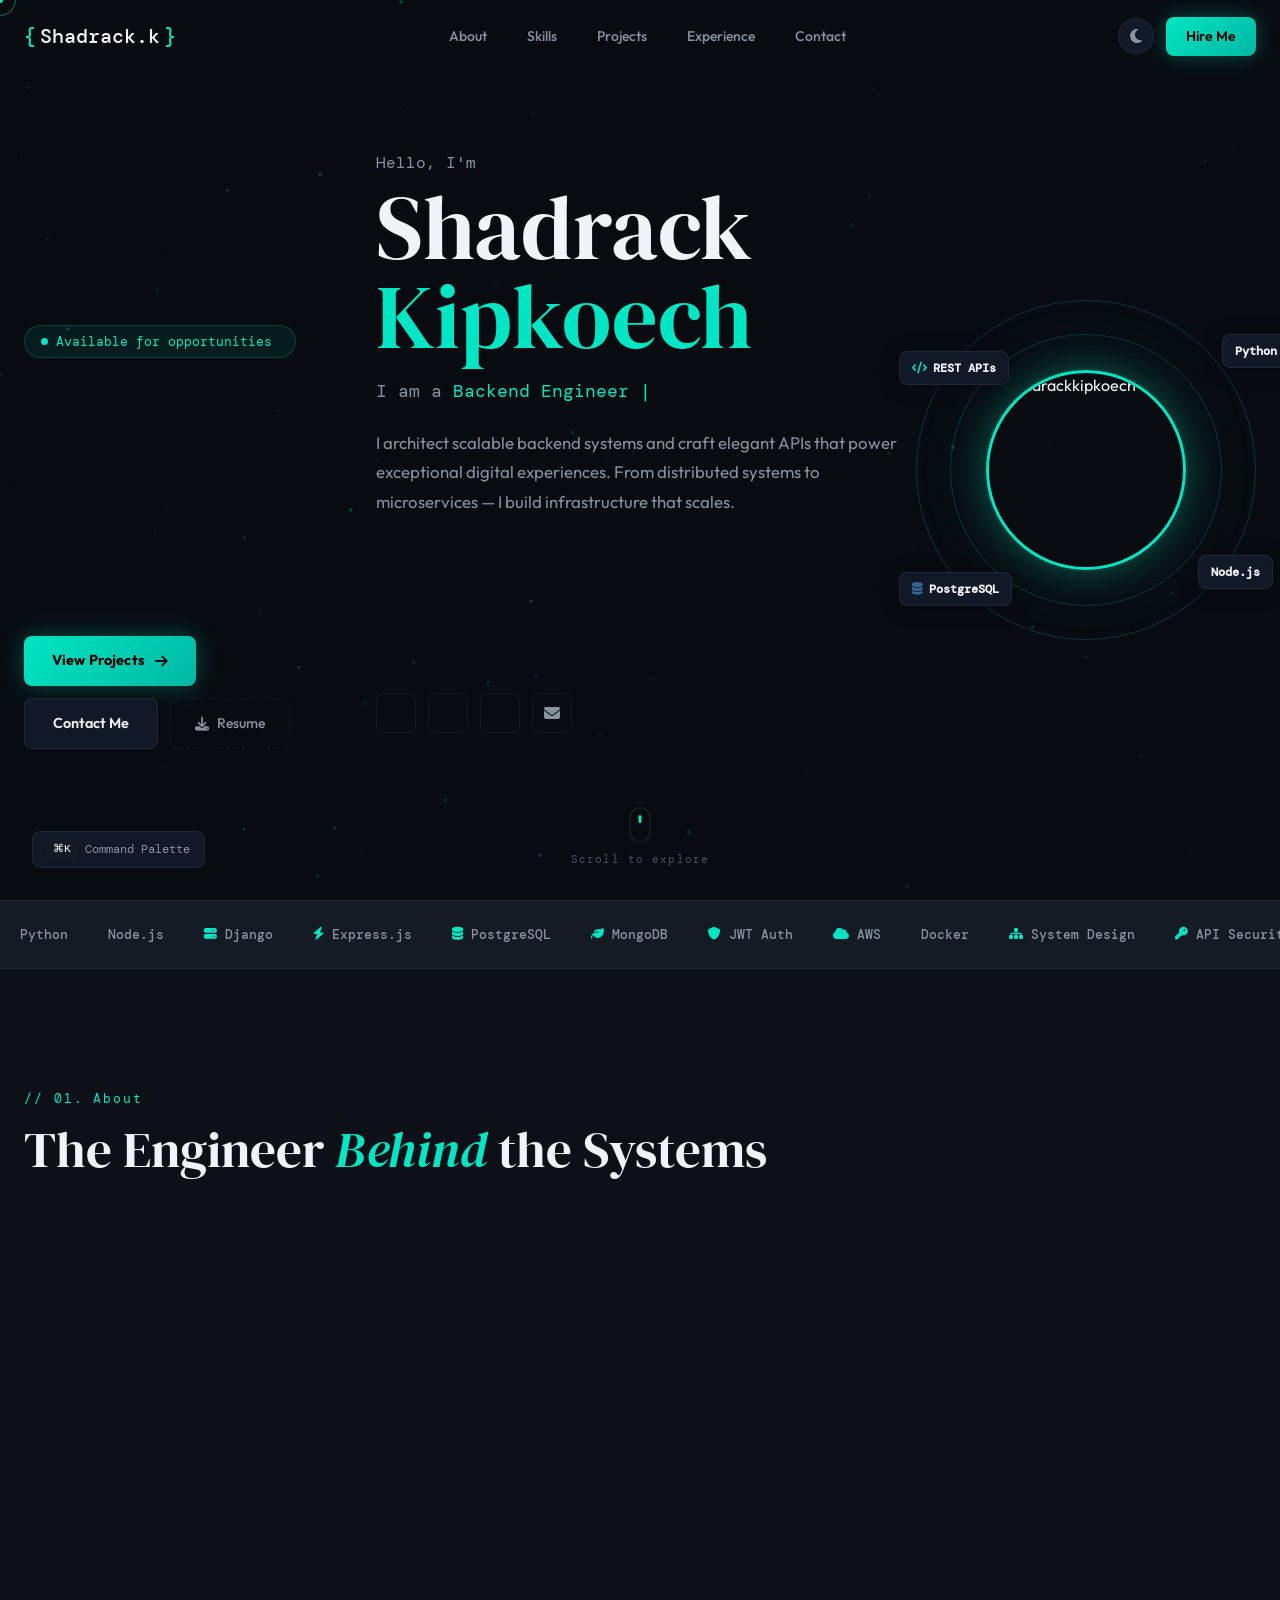
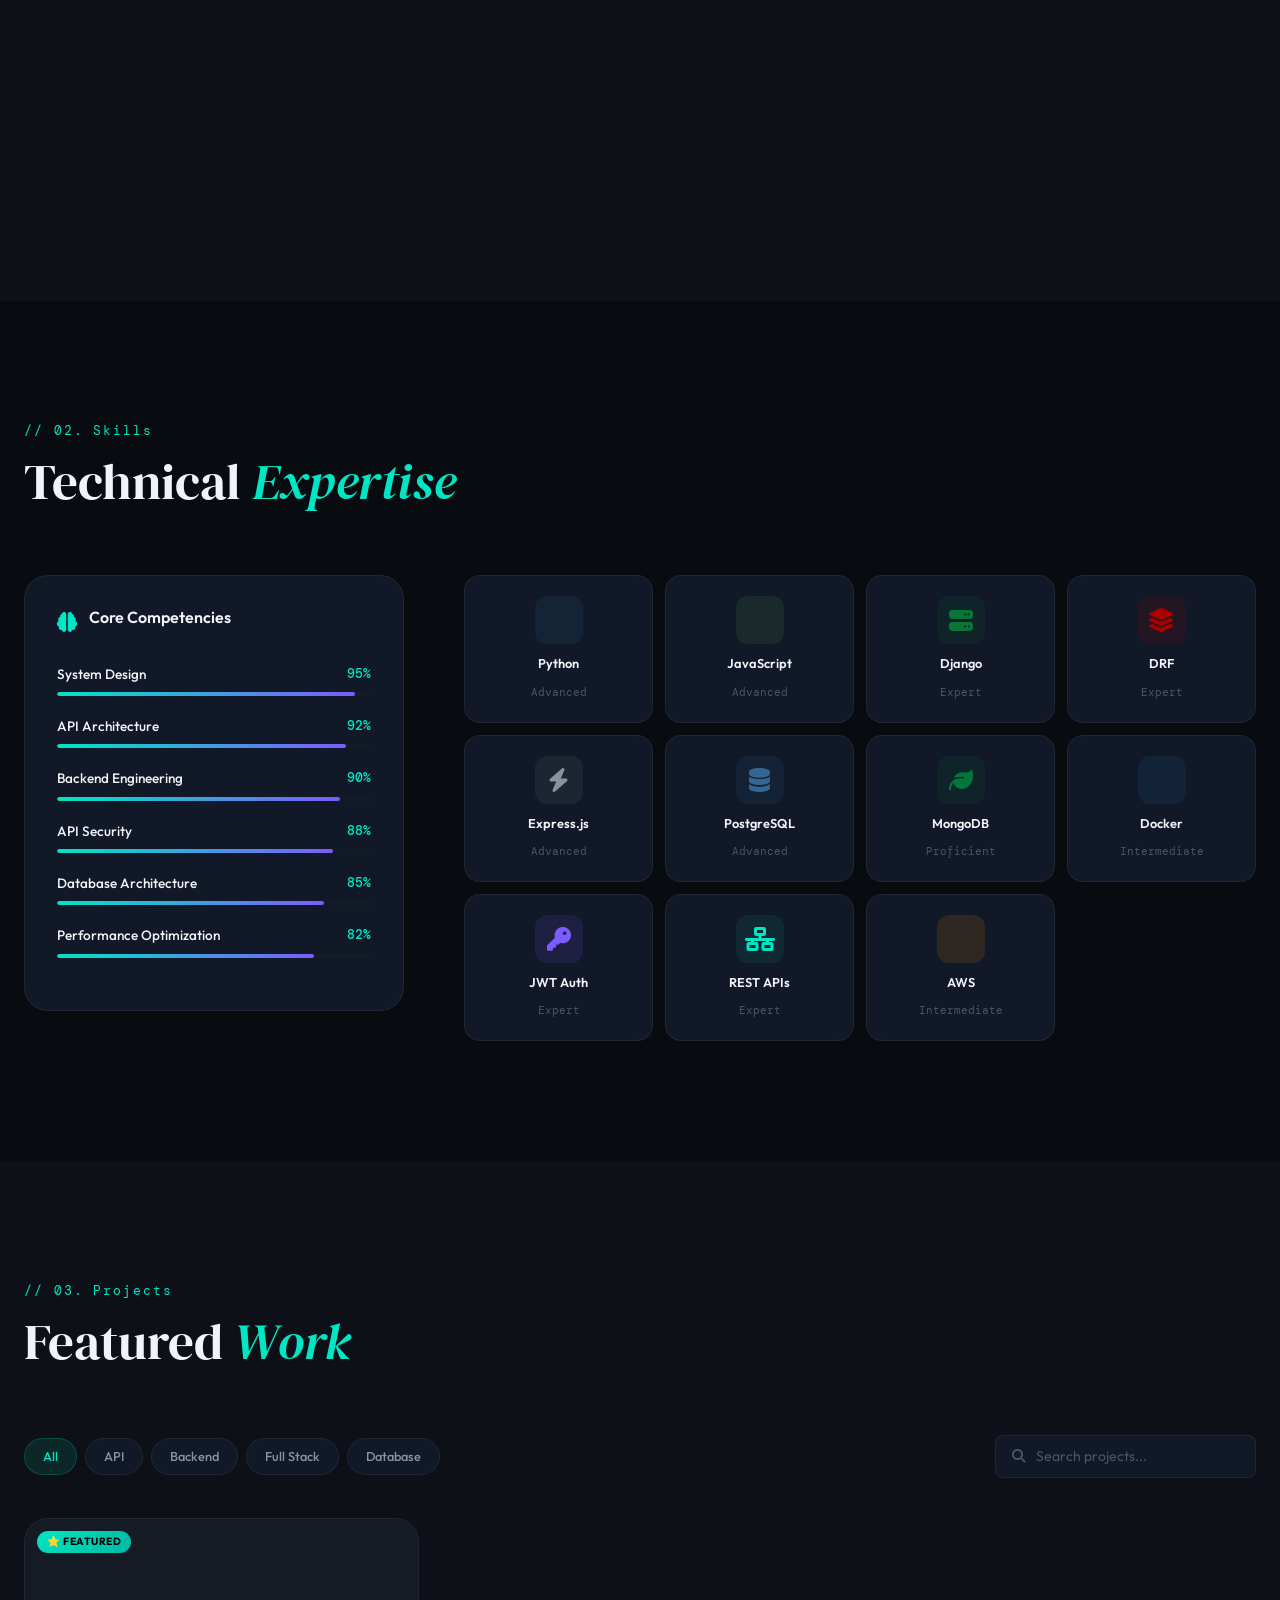
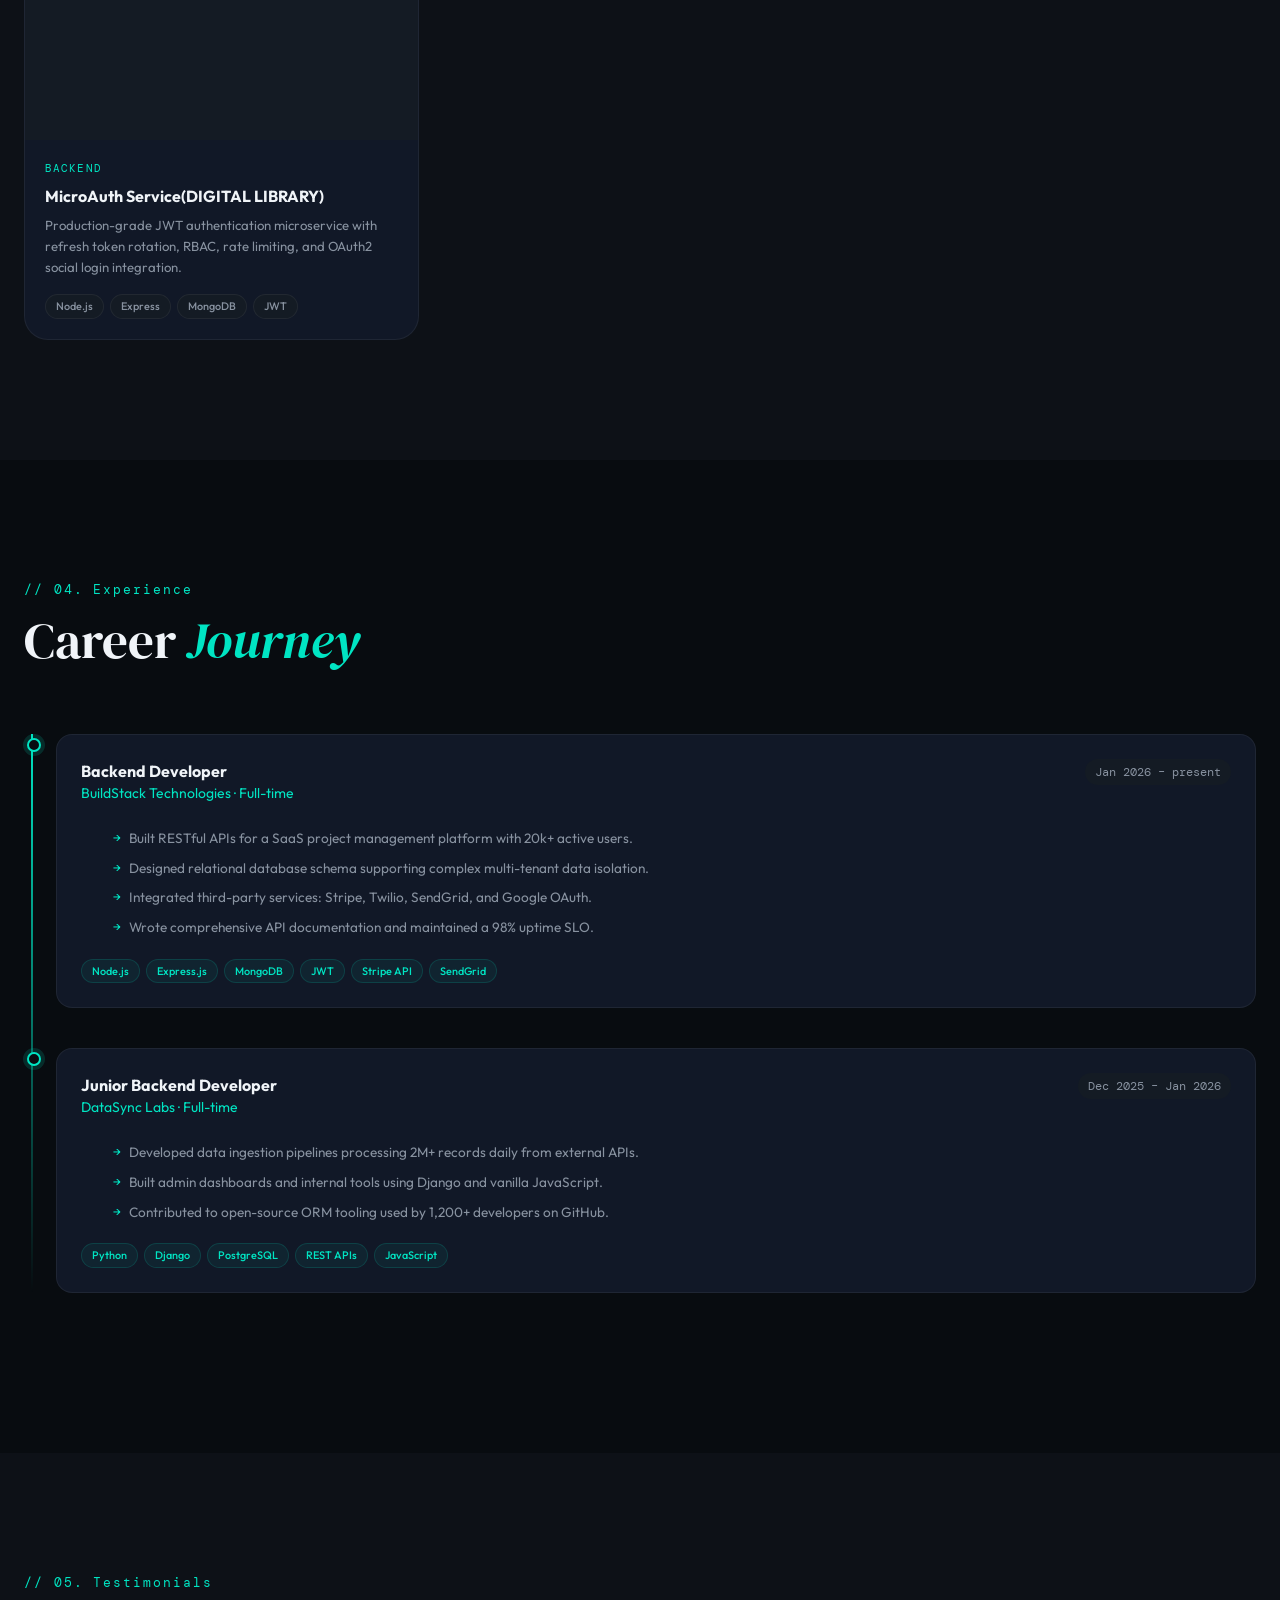
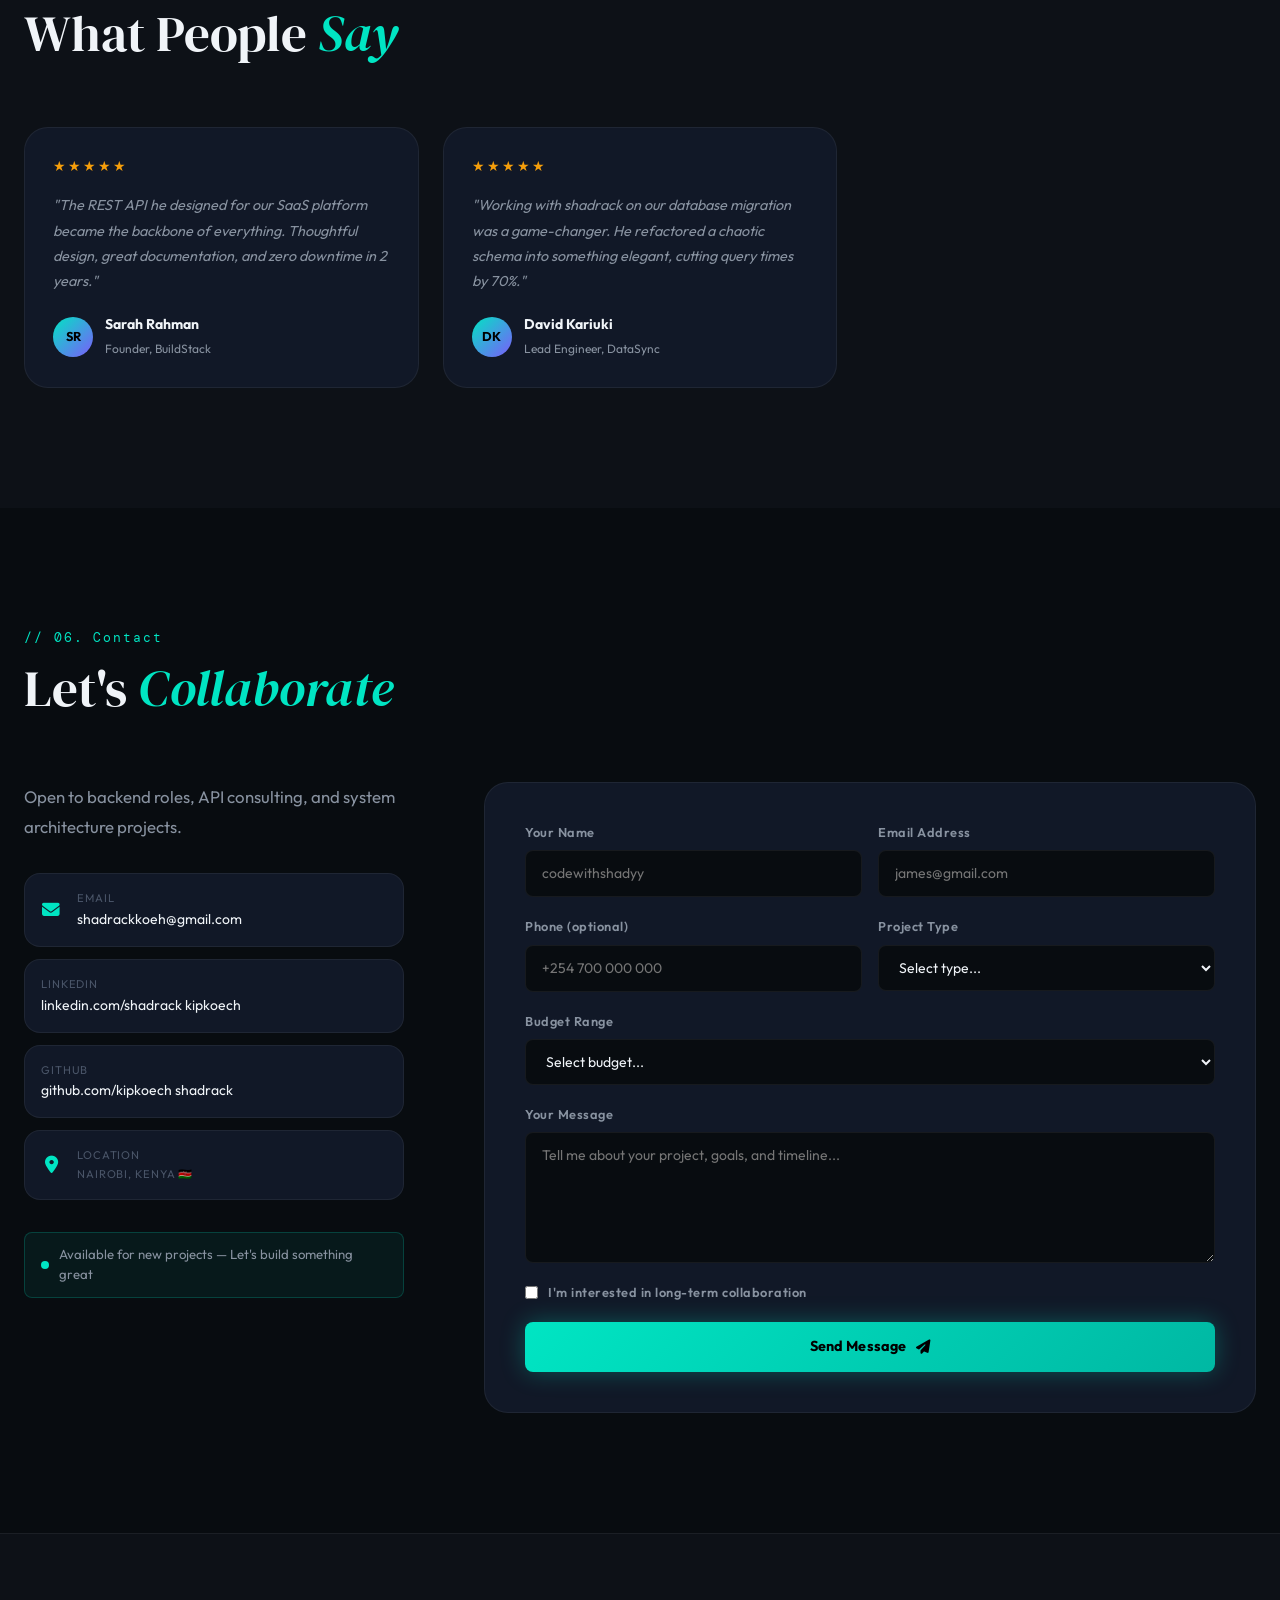
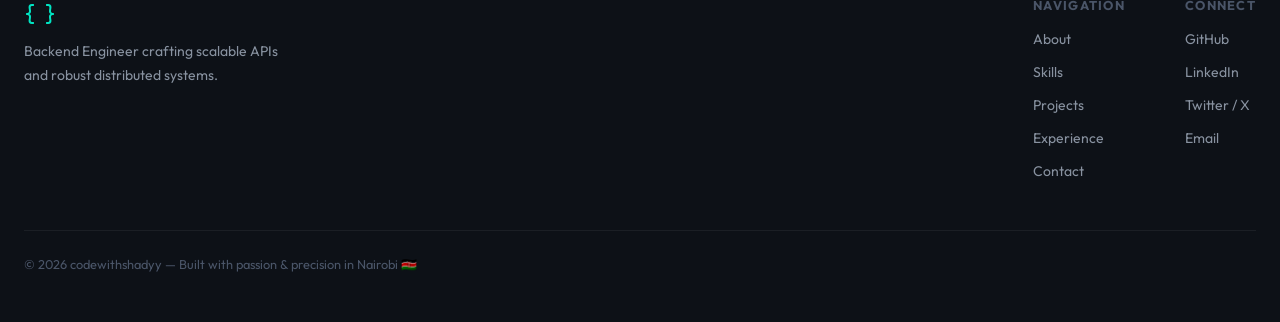
==== docs/index.html @ 1d6d738c "My porfolio" ====
<!DOCTYPE html>
<html lang="en" data-theme="dark">
<head>
  <meta charset="UTF-8" />
  <meta name="viewport" content="width=device-width, initial-scale=1.0" />
  <meta name="description" content="Backend Engineer | API Architect | System Design Enthusiast — Building scalable systems and elegant APIs." />
  <meta name="keywords" content="backend engineer, API architect, system design, Python, Node.js, Django, Express" />
  <title>shadrack kipkoech — Backend Engineer & API Architect</title>

  <!-- Fonts -->
  <link rel="preconnect" href="https://fonts.googleapis.com" />
  <link rel="preconnect" href="https://fonts.gstatic.com" crossorigin />
  <link href="https://fonts.googleapis.com/css2?family=DM+Serif+Display:ital@0;1&family=DM+Mono:wght@300;400;500&family=Outfit:wght@300;400;500;600;700;800&display=swap" rel="stylesheet" />

  <!-- Icons -->
  <link rel="stylesheet" href="https://cdnjs.cloudflare.com/ajax/libs/font-awesome/6.5.0/css/all.min.css" />

  <!-- Bootstrap -->
  <link rel="stylesheet" href="https://cdn.jsdelivr.net/npm/bootstrap@5.3.2/dist/css/bootstrap.min.css" />

  <!-- Tailwind CDN -->
  <script src="https://cdn.tailwindcss.com"></script>
  <script>
    tailwind.config = {
      darkMode: 'class',
      theme: {
        extend: {
          colors: {
            accent: '#00E5C3',
            accent2: '#FF6B35',
          }
        }
      }
    }
  </script>

  <link rel="stylesheet" href="css/styles.css" />
</head>
<body class="dark" id="body">

  <!-- Custom cursor -->
  <div class="cursor-dot" id="cursorDot"></div>
  <div class="cursor-ring" id="cursorRing"></div>

  <!-- Page loader -->
  <div class="page-loader" id="pageLoader">
    <div class="loader-inner">
      <div class="loader-logo">shadrack</div>
      <div class="loader-bar"><div class="loader-progress" id="loaderProgress"></div></div>
      <div class="loader-text">Initializing systems...</div>
    </div>
  </div>

  <!-- ========== NAVBAR ========== -->
  <nav class="navbar-custom" id="navbar">
    <div class="nav-container">
      <a href="#hero" class="nav-logo">
        <span class="logo-bracket">{</span>
        <span class="logo-name">Shadrack.k</span>
        <span class="logo-bracket">}</span>
      </a>

      <div class="nav-links" id="navLinks">
        <a href="#about" class="nav-link" data-text="About">About</a>
        <a href="#skills" class="nav-link" data-text="Skills">Skills</a>
        <a href="#projects" class="nav-link" data-text="Projects">Projects</a>
        <a href="#experience" class="nav-link" data-text="Experience">Experience</a>
        <a href="#contact" class="nav-link" data-text="Contact">Contact</a>
        <!-- <a href="/admin/index.html" class="nav-link admin-link" target="_blank">
          <i class="fas fa-lock-open fa-xs"></i> Admin
        </a> -->
      </div>

      <div class="nav-actions">
        <button class="theme-toggle" id="themeToggle" aria-label="Toggle theme">
          <span class="theme-icon sun"><i class="fas fa-sun"></i></span>
          <span class="theme-icon moon"><i class="fas fa-moon"></i></span>
        </button>
        <button class="nav-cta" onclick="scrollToSection('contact')">Hire Me</button>
        <button class="hamburger" id="hamburger" aria-label="Menu">
          <span></span><span></span><span></span>
        </button>
      </div>
    </div>
  </nav>

  <!-- ========== HERO ========== -->
  <section class="hero-section" id="hero">
    <canvas class="hero-canvas" id="heroCanvas"></canvas>

    <div class="hero-content">
      <div class="hero-badge">
        <span class="badge-dot"></span>
        <span>Available for opportunities</span>
      </div>

      <div class="hero-intro">
        <span class="hero-greeting">Hello, I'm</span>
        <h1 class="hero-name">
          <span class="name-line">Shadrack</span>
          <span class="name-line accent-text">Kipkoech</span>
        </h1>
        <div class="hero-title-wrapper">
          <span class="hero-title-prefix">I am a </span>
          <span class="hero-title-typed" id="typedText"></span>
          <span class="cursor-blink">|</span>
        </div>
        <p class="hero-bio">
          I architect scalable backend systems and craft elegant APIs that power
          exceptional digital experiences. From distributed systems to microservices —
          I build infrastructure that scales.
        </p>
      </div>

      <div class="hero-cta-group">
        <button class="btn-primary-custom" onclick="scrollToSection('projects')">
          <span>View Projects</span>
          <i class="fas fa-arrow-right"></i>
        </button>
        <button class="btn-secondary-custom" onclick="scrollToSection('contact')">
          <span>Contact Me</span>
        </button>
        <a href="https://github.com/codewithshadyy/codewithshadyy" class="btn-ghost-custom" download>
          <i class="fas fa-download"></i>
          <span>Resume</span>
        </a>
      </div>

      <div class="hero-social">
        <a href="https://github.com/codewithshadyy" class="social-icon" target="_blank" aria-label="GitHub">
          <i class="fab fa-github"></i>
        </a>
        <a href="https://linkedin.com/shadrack-kipkoech-177a2b370" class="social-icon" target="_blank" aria-label="LinkedIn">
          <i class="fab fa-linkedin"></i>
        </a>
        <a href="https://twitter.com/shadrack26k" class="social-icon" target="_blank" aria-label="Twitter">
          <i class="fab fa-x-twitter"></i>
        </a>
        <a href="mailto:shadrackkoeh@gmail" class="social-icon" aria-label="Email">
          <i class="fas fa-envelope"></i>
        </a>
      </div>
    </div>

    <div class="hero-visual">
      <div class="avatar-container">
        <div class="avatar-ring ring-1"></div>
        <div class="avatar-ring ring-2"></div>
        <div class="avatar-ring ring-3"></div>
        <div class="avatar-frame">
          <img src="https://api.dicebear.com/8.x/notionists/svg?seed=AlexOduya&backgroundColor=0d1117" alt="Shadrackkipkoech" class="avatar-img" />
        </div>
        <div class="floating-badge badge-python">
          <i class="fab fa-python"></i> Python
        </div>
        <div class="floating-badge badge-node">
          <i class="fab fa-node-js"></i> Node.js
        </div>
        <div class="floating-badge badge-db">
          <i class="fas fa-database"></i> PostgreSQL
        </div>
        <div class="floating-badge badge-api">
          <i class="fas fa-code"></i> REST APIs
        </div>
      </div>
    </div>

    <div class="hero-scroll-indicator">
      <div class="scroll-mouse">
        <div class="scroll-wheel"></div>
      </div>
      <span>Scroll to explore</span>
    </div>
  </section>

  <!-- ========== TECH MARQUEE ========== -->
  <div class="marquee-section">
    <div class="marquee-track">
      <div class="marquee-content" id="marquee1">
        <span><i class="fab fa-python"></i> Python</span>
        <span><i class="fab fa-node-js"></i> Node.js</span>
        <span><i class="fas fa-server"></i> Django</span>
        <span><i class="fas fa-bolt"></i> Express.js</span>
        <span><i class="fas fa-database"></i> PostgreSQL</span>
        <span><i class="fas fa-leaf"></i> MongoDB</span>
        <span><i class="fas fa-shield"></i> JWT Auth</span>
        <span><i class="fas fa-cloud"></i> AWS</span>
        <span><i class="fab fa-docker"></i> Docker</span>
        <span><i class="fas fa-sitemap"></i> System Design</span>
        <span><i class="fas fa-key"></i> API Security</span>
        <span><i class="fas fa-project-diagram"></i> Microservices</span>
        <span><i class="fab fa-git-alt"></i> Git</span>
        <span><i class="fas fa-cubes"></i> REST APIs</span>
        <span><i class="fas fa-layer-group"></i> DRF</span>
      </div>
      <div class="marquee-content" aria-hidden="true">
        <span><i class="fab fa-python"></i> Python</span>
        <span><i class="fab fa-node-js"></i> Node.js</span>
        <span><i class="fas fa-server"></i> Django</span>
        <span><i class="fas fa-bolt"></i> Express.js</span>
        <span><i class="fas fa-database"></i> PostgreSQL</span>
        <span><i class="fas fa-leaf"></i> MongoDB</span>
        <span><i class="fas fa-shield"></i> JWT Auth</span>
        <span><i class="fas fa-cloud"></i> AWS</span>
        <span><i class="fab fa-docker"></i> Docker</span>
        <span><i class="fas fa-sitemap"></i> System Design</span>
        <span><i class="fas fa-key"></i> API Security</span>
        <span><i class="fas fa-project-diagram"></i> Microservices</span>
        <span><i class="fab fa-git-alt"></i> Git</span>
        <span><i class="fas fa-cubes"></i> REST APIs</span>
        <span><i class="fas fa-layer-group"></i> DRF</span>
      </div>
    </div>
  </div>

  <!-- ========== ABOUT ========== -->
  <section class="section about-section" id="about">
    <div class="section-container">
      <div class="section-header">
        <span class="section-label">// 01. About</span>
        <h2 class="section-title">The Engineer <em>Behind</em> the Systems</h2>
      </div>

      <div class="about-grid">
        <div class="about-text" data-aos="fade-right">
          <p class="about-lead">
            I don't just write code — I design systems that think ahead.
          </p>
          <p class="about-body">
            With a deep passion for backend engineering, I specialize in building APIs that scale,
            databases that perform, and architectures that stand the test of time. My approach
            combines engineering rigour with product thinking — because great software isn't just
            technically sound, it solves real problems elegantly.
          </p>
          <p class="about-body">
            I believe in <strong>security by default</strong>, <strong>performance as a feature</strong>,
            and <strong>documentation as respect</strong> for other engineers. Every system I build
            is designed to be maintainable, observable, and ready to scale.
          </p>

          <div class="about-philosophy">
            <div class="philosophy-item">
              <span class="philosophy-icon"><i class="fas fa-layer-group"></i></span>
              <div>
                <strong>Clean Architecture</strong>
                <p>Separation of concerns, SOLID principles, DRY code that speaks for itself.</p>
              </div>
            </div>
            <div class="philosophy-item">
              <span class="philosophy-icon"><i class="fas fa-shield-halved"></i></span>
              <div>
                <strong>Security First</strong>
                <p>Auth, validation, rate limiting — built in from day one, not bolted on later.</p>
              </div>
            </div>
            <div class="philosophy-item">
              <span class="philosophy-icon"><i class="fas fa-gauge-high"></i></span>
              <div>
                <strong>Performance Obsessed</strong>
                <p>Query optimization, caching strategies, and async patterns that keep things fast.</p>
              </div>
            </div>
          </div>
        </div>

        <div class="about-stats" data-aos="fade-left">
          <div class="stat-card">
            <div class="stat-number" data-count="3">0</div>
            <div class="stat-label">Years Experience</div>
            <div class="stat-sub">Building production systems</div>
          </div>
          <div class="stat-card">
            <div class="stat-number" data-count="4">0</div>
            <div class="stat-label">Projects Completed</div>
            <div class="stat-sub">APIs, platforms & services</div>
          </div>
          <div class="stat-card">
            <div class="stat-number" data-count="10">0</div>
            <div class="stat-label">Technologies</div>
            <div class="stat-sub">Languages, frameworks & tools</div>
          </div>
          <div class="stat-card">
            <div class="stat-number" data-count="99">0</div>
            <div class="stat-label">% Uptime Target</div>
            <div class="stat-sub">SLO-driven reliability</div>
          </div>
        </div>
      </div>
    </div>
  </section>

  <!-- ========== SKILLS ========== -->
  <section class="section skills-section" id="skills">
    <div class="section-container">
      <div class="section-header">
        <span class="section-label">// 02. Skills</span>
        <h2 class="section-title">Technical <em>Expertise</em></h2>
      </div>

      <div class="skills-grid">
        <!-- Core Skills -->
        <div class="skills-category" data-aos="fade-up" data-aos-delay="0">
          <div class="category-header">
            <i class="fas fa-brain"></i>
            <h3>Core Competencies</h3>
          </div>
          <div class="core-skills-list">
            <div class="skill-bar-item">
              <div class="skill-bar-header">
                <span>System Design</span><span class="skill-pct">95%</span>
              </div>
              <div class="skill-bar-track"><div class="skill-bar-fill" data-width="95"></div></div>
            </div>
            <div class="skill-bar-item">
              <div class="skill-bar-header">
                <span>API Architecture</span><span class="skill-pct">92%</span>
              </div>
              <div class="skill-bar-track"><div class="skill-bar-fill" data-width="92"></div></div>
            </div>
            <div class="skill-bar-item">
              <div class="skill-bar-header">
                <span>Backend Engineering</span><span class="skill-pct">90%</span>
              </div>
              <div class="skill-bar-track"><div class="skill-bar-fill" data-width="90"></div></div>
            </div>
            <div class="skill-bar-item">
              <div class="skill-bar-header">
                <span>API Security</span><span class="skill-pct">88%</span>
              </div>
              <div class="skill-bar-track"><div class="skill-bar-fill" data-width="88"></div></div>
            </div>
            <div class="skill-bar-item">
              <div class="skill-bar-header">
                <span>Database Architecture</span><span class="skill-pct">85%</span>
              </div>
              <div class="skill-bar-track"><div class="skill-bar-fill" data-width="85"></div></div>
            </div>
            <div class="skill-bar-item">
              <div class="skill-bar-header">
                <span>Performance Optimization</span><span class="skill-pct">82%</span>
              </div>
              <div class="skill-bar-track"><div class="skill-bar-fill" data-width="82"></div></div>
            </div>
          </div>
        </div>

        <!-- Tech Stack Cards -->
        <div class="skills-tech-grid" data-aos="fade-up" data-aos-delay="100">
          <div class="tech-card" data-tooltip="Primary language for backend & ML">
            <div class="tech-icon python-icon"><i class="fab fa-python"></i></div>
            <span class="tech-name">Python</span>
            <span class="tech-level">Advanced</span>
          </div>
          <div class="tech-card" data-tooltip="Runtime for server-side JS">
            <div class="tech-icon node-icon"><i class="fab fa-node-js"></i></div>
            <span class="tech-name">JavaScript</span>
            <span class="tech-level">Advanced</span>
          </div>
          <div class="tech-card" data-tooltip="Batteries-included Python framework">
            <div class="tech-icon django-icon"><i class="fas fa-server"></i></div>
            <span class="tech-name">Django</span>
            <span class="tech-level">Expert</span>
          </div>
          <div class="tech-card" data-tooltip="REST API framework for Django">
            <div class="tech-icon drf-icon"><i class="fas fa-layer-group"></i></div>
            <span class="tech-name">DRF</span>
            <span class="tech-level">Expert</span>
          </div>
          <div class="tech-card" data-tooltip="Minimal Node.js web framework">
            <div class="tech-icon express-icon"><i class="fas fa-bolt"></i></div>
            <span class="tech-name">Express.js</span>
            <span class="tech-level">Advanced</span>
          </div>
          <div class="tech-card" data-tooltip="Relational database of choice">
            <div class="tech-icon pg-icon"><i class="fas fa-database"></i></div>
            <span class="tech-name">PostgreSQL</span>
            <span class="tech-level">Advanced</span>
          </div>
          <div class="tech-card" data-tooltip="NoSQL document database">
            <div class="tech-icon mongo-icon"><i class="fas fa-leaf"></i></div>
            <span class="tech-name">MongoDB</span>
            <span class="tech-level">Proficient</span>
          </div>
          
          <div class="tech-card" data-tooltip="Container platform">
            <div class="tech-icon docker-icon"><i class="fab fa-docker"></i></div>
            <span class="tech-name">Docker</span>
            <span class="tech-level">Intermediate</span>
          </div>
          <div class="tech-card" data-tooltip="Secure token authentication">
            <div class="tech-icon jwt-icon"><i class="fas fa-key"></i></div>
            <span class="tech-name">JWT Auth</span>
            <span class="tech-level">Expert</span>
          </div>
          <div class="tech-card" data-tooltip="RESTful API design patterns">
            <div class="tech-icon api-icon"><i class="fas fa-network-wired"></i></div>
            <span class="tech-name">REST APIs</span>
            <span class="tech-level">Expert</span>
          </div>
          <div class="tech-card" data-tooltip="Cloud infrastructure & services">
            <div class="tech-icon aws-icon"><i class="fab fa-aws"></i></div>
            <span class="tech-name">AWS</span>
            <span class="tech-level">Intermediate</span>
          </div>
        </div>
      </div>
    </div>
  </section>

  <!-- ========== PROJECTS ========== -->
  <section class="section projects-section" id="projects">
    <div class="section-container">
      <div class="section-header">
        <span class="section-label">// 03. Projects</span>
        <h2 class="section-title">Featured <em>Work</em></h2>
      </div>

      <!-- Filter Bar -->
      <div class="projects-toolbar">
        <div class="filter-chips" id="filterChips">
          <button class="filter-chip active" data-filter="all">All</button>
          <button class="filter-chip" data-filter="api">API</button>
          <button class="filter-chip" data-filter="backend">Backend</button>
          <button class="filter-chip" data-filter="fullstack">Full Stack</button>
          <button class="filter-chip" data-filter="database">Database</button>
        </div>
        <div class="search-input-wrap">
          <i class="fas fa-search"></i>
          <input type="text" id="projectSearch" placeholder="Search projects..." class="search-input" />
        </div>
      </div>

      <!-- Projects Grid -->
      <div class="projects-grid" id="projectsGrid">
        <!-- Skeleton loaders -->
        <div class="project-skeleton"><div class="skeleton-img"></div><div class="skeleton-line"></div><div class="skeleton-line short"></div></div>
        <div class="project-skeleton"><div class="skeleton-img"></div><div class="skeleton-line"></div><div class="skeleton-line short"></div></div>
        <div class="project-skeleton"><div class="skeleton-img"></div><div class="skeleton-line"></div><div class="skeleton-line short"></div></div>
      </div>

      <div class="projects-empty" id="projectsEmpty" style="display:none;">
        <i class="fas fa-folder-open"></i>
        <p>No projects match your search.</p>
      </div>
    </div>
  </section>

  <!-- Project Modal -->
  <div class="modal-overlay" id="projectModal">
    <div class="modal-card">
      <button class="modal-close" id="modalClose"><i class="fas fa-times"></i></button>
      <div class="modal-content" id="modalContent"></div>
    </div>
  </div>

  <!-- ========== EXPERIENCE ========== -->
  <section class="section experience-section" id="experience">
    <div class="section-container">
      <div class="section-header">
        <span class="section-label">// 04. Experience</span>
        <h2 class="section-title">Career <em>Journey</em></h2>
      </div>

      <div class="timeline" id="experienceTimeline">
        <!-- Skeleton -->
        <div class="timeline-skeleton">
          <div class="tl-sk-dot"></div>
          <div class="tl-sk-card"><div class="skeleton-line"></div><div class="skeleton-line short"></div></div>
        </div>
      </div>
    </div>
  </section>

  <!-- ========== TESTIMONIALS ========== -->
  <section class="section testimonials-section" id="testimonials">
    <div class="section-container">
      <div class="section-header">
        <span class="section-label">// 05. Testimonials</span>
        <h2 class="section-title">What People <em>Say</em></h2>
      </div>

      <div class="testimonials-carousel" id="testimonialsCarousel">
        
        <div class="testimonial-card">
          <div class="testimonial-stars">★★★★★</div>
          <p class="testimonial-text">"The REST API he designed for our SaaS platform became the backbone of everything. Thoughtful design, great documentation, and zero downtime in 2 years."</p>
          <div class="testimonial-author">
            <div class="testimonial-avatar">SR</div>
            <div>
              <strong>Sarah Rahman</strong>
              <span>Founder, BuildStack</span>
            </div>
          </div>
        </div>
        <div class="testimonial-card">
          <div class="testimonial-stars">★★★★★</div>
          <p class="testimonial-text">"Working with shadrack on our database migration was a game-changer. He refactored a chaotic schema into something elegant, cutting query times by 70%."</p>
          <div class="testimonial-author">
            <div class="testimonial-avatar">DK</div>
            <div>
              <strong>David Kariuki</strong>
              <span>Lead Engineer, DataSync</span>
            </div>
          </div>
        </div>
      </div>
    </div>
  </section>

  <!-- ========== CONTACT ========== -->
  <section class="section contact-section" id="contact">
    <div class="section-container">
      <div class="section-header">
        <span class="section-label">// 06. Contact</span>
        <h2 class="section-title">Let's <em>Collaborate</em></h2>
      </div>

      <div class="contact-grid">
        <div class="contact-info" data-aos="fade-right">
          <p class="contact-tagline">Open to backend roles, API consulting, and system architecture projects.</p>

          <div class="contact-cards">
            <div class="contact-card">
              <i class="fas fa-envelope"></i>
              <div>
                <span>Email</span>
                <a href="mailto:shadrackkoeh@gmail.com">shadrackkoeh@gmail.com</a>
              </div>
            </div>
            <div class="contact-card">
              <i class="fab fa-linkedin"></i>
              <div>
                <span>LinkedIn</span>
                <a href="https://linkedin.com/shadrack-kipkoech-177a2b370" target="_blank">linkedin.com/shadrack kipkoech</a>
              </div>
            </div>
            <div class="contact-card">
              <i class="fab fa-github"></i>
              <div>
                <span>GitHub</span>
                <a href="https://github.com/codewithshadyy" target="_blank">github.com/kipkoech shadrack</a>
              </div>
            </div>
            <div class="contact-card">
              <i class="fas fa-map-marker-alt"></i>
              <div>
                <span>Location</span>
                <span>Nairobi, Kenya 🇰🇪</span>
              </div>
            </div>
          </div>

          <div class="availability-badge">
            <div class="avail-dot"></div>
            <span>Available for new projects — Let's build something great</span>
          </div>
        </div>

        <div class="contact-form-wrap" data-aos="fade-left">
          <form class="contact-form" id="contactForm" novalidate>
            <div class="form-row">
              <div class="form-group">
                <label>Your Name</label>
                <input type="text" name="name" placeholder="codewithshadyy" required />
              </div>
              <div class="form-group">
                <label>Email Address</label>
                <input type="email" name="email" placeholder="james@gmail.com" required />
              </div>
            </div>
            <div class="form-row">
              <div class="form-group">
                <label>Phone (optional)</label>
                <input type="tel" name="phone" placeholder="+254 700 000 000" />
              </div>
              <div class="form-group">
                <label>Project Type</label>
                <select name="projectType">
                  <option value="">Select type...</option>
                  <option>API Development</option>
                  <option>System Design Consultation</option>
                  <option>Database Architecture</option>
                  <option>Code Review / Audit</option>
                  <option>Other</option>
                </select>
              </div>
            </div>
            <div class="form-group">
              <label>Budget Range</label>
              <select name="budget">
                <option value="">Select budget...</option>
                <option>$100 – $500</option>
                <option>$500 – $1,000</option>
                <option>$1,000 – $5,000</option>
                <option>$5,000+</option>
                <option>Open to discuss</option>
              </select>
            </div>
            <div class="form-group">
              <label>Your Message</label>
              <textarea name="message" rows="5" placeholder="Tell me about your project, goals, and timeline..." required></textarea>
            </div>
            <div class="form-checkbox">
              <input type="checkbox" id="collab" name="collaboration" />
              <label for="collab">I'm interested in long-term collaboration</label>
            </div>
            <button type="submit" class="btn-primary-custom w-full" id="submitBtn">
              <span>Send Message</span>
              <i class="fas fa-paper-plane"></i>
            </button>
            <div class="form-status" id="formStatus"></div>
          </form>
        </div>
      </div>
    </div>
  </section>

  <!-- ========== FOOTER ========== -->
  <footer class="site-footer">
    <div class="footer-container">
      <div class="footer-top">
        <div class="footer-brand">
          <a href="#hero" class="nav-logo">
            <span class="logo-bracket">{</span>
            <span class="logo-name"></span>
            <span class="logo-bracket">}</span>
          </a>
          <p>Backend Engineer crafting scalable APIs and robust distributed systems.</p>
        </div>
        <div class="footer-links">
          <div class="footer-col">
            <h4>Navigation</h4>
            <a href="#about">About</a>
            <a href="#skills">Skills</a>
            <a href="#projects">Projects</a>
            <a href="#experience">Experience</a>
            <a href="#contact">Contact</a>
          </div>
          <div class="footer-col">
            <h4>Connect</h4>
            <a href="https://github.com/codewithshadyy" target="_blank">GitHub</a>
            <a href="https://linkedin.com/shadrack-kipkoech-177a2b370" target="_blank">LinkedIn</a>
            <a href="https://twitter.com/shadrack26k" target="_blank">Twitter / X</a>
            <a href="mailto:shadrackkoeh@gmail.com">Email</a>
          </div>
        </div>
      </div>
      <div class="footer-bottom">
        <p>© 2026 codewithshadyy — Built with passion & precision in Nairobi 🇰🇪</p>
        <div class="footer-social">
          <a href="https://github.com/codewithshadyy" target="_blank"><i class="fab fa-github"></i></a>
          <a href="https://linkedin.com/shadrack-kipkoech-177a2b370" target="_blank"><i class="fab fa-linkedin"></i></a>
          <a href="https://twitter.com/shadrack26k" target="_blank"><i class="fab fa-x-twitter"></i></a>
        </div>
      </div>
    </div>
  </footer>

  <!-- Floating Action Button -->
  <button class="fab" id="scrollTopBtn" aria-label="Back to top" onclick="window.scrollTo({top:0,behavior:'smooth'})">
    <i class="fas fa-arrow-up"></i>
  </button>

  <!-- Command Palette -->
  <div class="cmd-overlay" id="cmdOverlay">
    <div class="cmd-palette">
      <div class="cmd-header">
        <i class="fas fa-terminal"></i>
        <input type="text" id="cmdInput" placeholder="Type a command or section..." />
        <kbd>ESC</kbd>
      </div>
      <div class="cmd-results" id="cmdResults"></div>
    </div>
  </div>

  <script src="https://cdn.jsdelivr.net/npm/bootstrap@5.3.2/dist/js/bootstrap.bundle.min.js"></script>
  <script src="js/app.js"></script>
</body>
</html>
---- docs/css/styles.css ----
/* ============================================================
   ALEX ODUYA PORTFOLIO — Premium CSS
   ============================================================ */

/* ---- Root Variables ---- */
:root {
  --accent: #00E5C3;
  --accent2: #FF6B35;
  --accent3: #7C5CFC;

  /* Dark theme (default) */
  --bg: #080C10;
  --bg2: #0D1117;
  --bg3: #141B24;
  --bg4: #1C2535;
  --surface: #111827;
  --surface2: #1F2937;
  --border: rgba(255,255,255,0.06);
  --border2: rgba(0,229,195,0.2);
  --text: #F0F4F8;
  --text-muted: #8892A0;
  --text-faint: #4A5568;

  --shadow: 0 4px 24px rgba(0,0,0,0.4);
  --shadow-accent: 0 8px 32px rgba(0,229,195,0.2);
  --shadow-card: 0 2px 20px rgba(0,0,0,0.3);

  --radius: 16px;
  --radius-sm: 8px;
  --radius-lg: 24px;

  --transition: 0.3s cubic-bezier(0.4, 0, 0.2, 1);
  --transition-fast: 0.15s ease;
  --transition-slow: 0.6s cubic-bezier(0.4, 0, 0.2, 1);

  --font-display: 'DM Serif Display', Georgia, serif;
  --font-body: 'Outfit', sans-serif;
  --font-mono: 'DM Mono', monospace;

  --nav-height: 72px;
  --section-pad: 120px;
}

[data-theme="light"] {
  --bg: #F7F9FC;
  --bg2: #FFFFFF;
  --bg3: #EDF2F7;
  --bg4: #E2E8F0;
  --surface: #FFFFFF;
  --surface2: #F0F4F8;
  --border: rgba(0,0,0,0.07);
  --border2: rgba(0,180,160,0.25);
  --text: #0D1117;
  --text-muted: #4A5568;
  --text-faint: #A0AEC0;
  --shadow: 0 4px 24px rgba(0,0,0,0.08);
  --shadow-card: 0 2px 20px rgba(0,0,0,0.07);
}

/* ---- Reset & Base ---- */
*, *::before, *::after { box-sizing: border-box; margin: 0; padding: 0; }

html {
  scroll-behavior: smooth;
  font-size: 16px;
  -webkit-font-smoothing: antialiased;
}

body {
  font-family: var(--font-body);
  background: var(--bg);
  color: var(--text);
  overflow-x: hidden;
  transition: background var(--transition-slow), color var(--transition-slow);
}

a { text-decoration: none; color: inherit; }
img { max-width: 100%; display: block; }
button { cursor: pointer; border: none; background: none; }

/* ---- Custom Cursor ---- */
.cursor-dot, .cursor-ring {
  position: fixed;
  pointer-events: none;
  z-index: 9999;
  border-radius: 50%;
  transition: opacity 0.3s;
}
.cursor-dot {
  width: 6px; height: 6px;
  background: var(--accent);
  transform: translate(-50%, -50%);
}
.cursor-ring {
  width: 32px; height: 32px;
  border: 1.5px solid var(--accent);
  transform: translate(-50%, -50%);
  transition: width 0.2s, height 0.2s, border-color 0.2s, transform 0.1s;
  opacity: 0.5;
}
body.cursor-hover .cursor-ring {
  width: 48px; height: 48px;
  opacity: 0.8;
}
@media (hover: none) { .cursor-dot, .cursor-ring { display: none; } }

/* ---- Page Loader ---- */
.page-loader {
  position: fixed; inset: 0;
  background: var(--bg);
  display: flex; align-items: center; justify-content: center;
  z-index: 10000;
  transition: opacity 0.6s, visibility 0.6s;
}
.page-loader.hidden { opacity: 0; visibility: hidden; }
.loader-inner { text-align: center; }
.loader-logo {
  font-family: var(--font-display);
  font-size: 3rem;
  color: var(--accent);
  margin-bottom: 24px;
  animation: pulse 1.5s ease-in-out infinite;
}
.loader-bar {
  width: 200px; height: 2px;
  background: var(--bg3);
  border-radius: 2px;
  margin: 0 auto 12px;
  overflow: hidden;
}
.loader-progress {
  height: 100%;
  background: linear-gradient(90deg, var(--accent), var(--accent3));
  width: 0;
  transition: width 0.05s;
  border-radius: 2px;
}
.loader-text {
  font-family: var(--font-mono);
  font-size: 0.75rem;
  color: var(--text-muted);
  letter-spacing: 0.1em;
}

/* ---- Navbar ---- */
.navbar-custom {
  position: fixed; top: 0; left: 0; right: 0;
  z-index: 1000;
  height: var(--nav-height);
  padding: 0 24px;
  display: flex; align-items: center;
  transition: background 0.4s, backdrop-filter 0.4s, box-shadow 0.4s;
}
.navbar-custom.scrolled {
  background: rgba(8,12,16,0.85);
  backdrop-filter: blur(20px);
  -webkit-backdrop-filter: blur(20px);
  box-shadow: 0 1px 0 var(--border);
}
[data-theme="light"] .navbar-custom.scrolled {
  background: rgba(247,249,252,0.85);
}
.nav-container {
  max-width: 1280px; width: 100%;
  margin: 0 auto;
  display: flex; align-items: center; justify-content: space-between;
}
.nav-logo {
  font-family: var(--font-mono);
  font-size: 1.25rem;
  font-weight: 500;
  display: flex; align-items: center; gap: 2px;
}
.logo-bracket { color: var(--accent); }
.logo-name { color: var(--text); padding: 0 2px; }
.nav-links {
  display: flex; align-items: center; gap: 8px;
}
.nav-link {
  font-size: 0.875rem;
  font-weight: 500;
  color: var(--text-muted);
  padding: 8px 16px;
  border-radius: var(--radius-sm);
  transition: color var(--transition), background var(--transition);
  position: relative;
}
.nav-link:hover, .nav-link.active {
  color: var(--text);
  background: var(--surface);
}
.admin-link {
  border: 1px solid var(--border2);
  color: var(--accent) !important;
}
.nav-actions {
  display: flex; align-items: center; gap: 12px;
}
.theme-toggle {
  width: 36px; height: 36px;
  border-radius: 50%;
  background: var(--surface);
  border: 1px solid var(--border);
  display: flex; align-items: center; justify-content: center;
  color: var(--text-muted);
  transition: all var(--transition);
  position: relative; overflow: hidden;
}
.theme-toggle:hover { color: var(--accent); border-color: var(--border2); }
.theme-icon { position: absolute; transition: transform 0.4s, opacity 0.4s; }
[data-theme="dark"] .sun { opacity: 0; transform: translateY(-20px); }
[data-theme="dark"] .moon { opacity: 1; transform: translateY(0); }
[data-theme="light"] .sun { opacity: 1; transform: translateY(0); }
[data-theme="light"] .moon { opacity: 0; transform: translateY(20px); }

.nav-cta {
  padding: 9px 20px;
  background: linear-gradient(135deg, var(--accent), #00B8A3);
  color: #000;
  font-size: 0.875rem;
  font-weight: 600;
  border-radius: var(--radius-sm);
  transition: all var(--transition);
  box-shadow: 0 0 20px rgba(0,229,195,0.3);
}
.nav-cta:hover {
  transform: translateY(-1px);
  box-shadow: 0 4px 24px rgba(0,229,195,0.5);
}
.hamburger {
  display: none;
  flex-direction: column; gap: 5px;
  width: 32px; padding: 4px;
}
.hamburger span {
  display: block; height: 2px; width: 100%;
  background: var(--text);
  border-radius: 2px;
  transition: all 0.3s;
}
.hamburger.open span:nth-child(1) { transform: rotate(45deg) translate(5px, 5px); }
.hamburger.open span:nth-child(2) { opacity: 0; }
.hamburger.open span:nth-child(3) { transform: rotate(-45deg) translate(5px, -5px); }

/* ---- Hero ---- */
.hero-section {
  min-height: 100vh;
  display: flex; align-items: center;
  position: relative; overflow: hidden;
  padding: 120px 24px 80px;
}
.hero-canvas {
  position: absolute; inset: 0;
  width: 100%; height: 100%;
  opacity: 0.4;
}
.hero-content {
  max-width: 1280px; width: 100%;
  margin: 0 auto;
  display: grid;
  grid-template-columns: 1fr auto;
  gap: 80px;
  align-items: center;
  position: relative; z-index: 1;
}
.hero-badge {
  display: inline-flex; align-items: center; gap: 8px;
  background: rgba(0,229,195,0.08);
  border: 1px solid rgba(0,229,195,0.2);
  border-radius: 100px;
  padding: 6px 16px;
  font-family: var(--font-mono);
  font-size: 0.8rem;
  color: var(--accent);
  margin-bottom: 24px;
  animation: fadeInDown 0.8s ease both;
}
.badge-dot {
  width: 7px; height: 7px;
  background: var(--accent);
  border-radius: 50%;
  animation: pulse 2s ease-in-out infinite;
}
.hero-greeting {
  font-family: var(--font-mono);
  font-size: 1rem;
  color: var(--text-muted);
  display: block;
  margin-bottom: 8px;
  animation: fadeInDown 0.8s 0.1s ease both;
}
.hero-name {
  font-family: var(--font-display);
  font-size: clamp(3.5rem, 7vw, 6.5rem);
  line-height: 1.0;
  margin-bottom: 16px;
  animation: fadeInDown 0.8s 0.2s ease both;
}
.name-line { display: block; }
.accent-text { color: var(--accent); }
.hero-title-wrapper {
  font-family: var(--font-mono);
  font-size: clamp(0.9rem, 2vw, 1.1rem);
  color: var(--text-muted);
  margin-bottom: 24px;
  animation: fadeInDown 0.8s 0.3s ease both;
}
.hero-title-typed { color: var(--accent); }
.cursor-blink {
  animation: blink 0.75s step-end infinite;
  color: var(--accent);
}
.hero-bio {
  font-size: 1.05rem;
  line-height: 1.75;
  color: var(--text-muted);
  max-width: 540px;
  margin-bottom: 40px;
  animation: fadeInDown 0.8s 0.4s ease both;
}
.hero-cta-group {
  display: flex; flex-wrap: wrap; gap: 12px;
  margin-bottom: 40px;
  animation: fadeInDown 0.8s 0.5s ease both;
}
.btn-primary-custom {
  display: inline-flex; align-items: center; gap: 10px;
  padding: 14px 28px;
  background: linear-gradient(135deg, var(--accent), #00B8A3);
  color: #000;
  font-size: 0.9rem;
  font-weight: 700;
  border-radius: var(--radius-sm);
  transition: all var(--transition);
  box-shadow: 0 0 24px rgba(0,229,195,0.3);
  letter-spacing: 0.01em;
}
.btn-primary-custom:hover {
  transform: translateY(-2px);
  box-shadow: 0 8px 32px rgba(0,229,195,0.5);
}
.btn-secondary-custom {
  display: inline-flex; align-items: center; gap: 10px;
  padding: 14px 28px;
  background: var(--surface);
  color: var(--text);
  font-size: 0.9rem;
  font-weight: 600;
  border-radius: var(--radius-sm);
  border: 1px solid var(--border);
  transition: all var(--transition);
}
.btn-secondary-custom:hover {
  border-color: var(--border2);
  background: var(--surface2);
  transform: translateY(-1px);
}
.btn-ghost-custom {
  display: inline-flex; align-items: center; gap: 8px;
  padding: 14px 24px;
  color: var(--text-muted);
  font-size: 0.875rem;
  font-weight: 500;
  border-radius: var(--radius-sm);
  border: 1px dashed var(--border);
  transition: all var(--transition);
}
.btn-ghost-custom:hover {
  color: var(--text);
  border-color: var(--text-muted);
}
.hero-social {
  display: flex; gap: 12px;
  animation: fadeInDown 0.8s 0.6s ease both;
}
.social-icon {
  width: 40px; height: 40px;
  display: flex; align-items: center; justify-content: center;
  border: 1px solid var(--border);
  border-radius: var(--radius-sm);
  color: var(--text-muted);
  font-size: 1rem;
  transition: all var(--transition);
}
.social-icon:hover {
  border-color: var(--border2);
  color: var(--accent);
  transform: translateY(-3px);
  box-shadow: 0 4px 16px rgba(0,229,195,0.2);
}

/* Hero Visual */
.hero-visual {
  display: flex; align-items: center; justify-content: center;
  animation: fadeIn 1s 0.5s ease both;
}
.avatar-container {
  position: relative;
  width: 340px; height: 340px;
  display: flex; align-items: center; justify-content: center;
}
.avatar-ring {
  position: absolute;
  border-radius: 50%;
  border: 1px solid var(--border2);
  animation: spinSlow linear infinite;
}
.ring-1 { width: 100%; height: 100%; animation-duration: 20s; }
.ring-2 { width: 80%; height: 80%; animation-duration: 15s; animation-direction: reverse; }
.ring-3 { width: 60%; height: 60%; animation-duration: 10s; opacity: 0.5; }
.avatar-frame {
  width: 200px; height: 200px;
  border-radius: 50%;
  overflow: hidden;
  border: 3px solid var(--accent);
  box-shadow: 0 0 40px rgba(0,229,195,0.3), 0 0 80px rgba(0,229,195,0.1);
  position: relative; z-index: 1;
}
.avatar-img { width: 100%; height: 100%; object-fit: cover; }
.floating-badge {
  position: absolute;
  background: var(--surface);
  border: 1px solid var(--border);
  border-radius: var(--radius-sm);
  padding: 7px 12px;
  font-size: 0.75rem;
  font-weight: 600;
  font-family: var(--font-mono);
  color: var(--text);
  display: flex; align-items: center; gap: 6px;
  box-shadow: var(--shadow-card);
  animation: float 4s ease-in-out infinite;
  z-index: 2;
}
.badge-python { top: 10%; right: -10%; animation-delay: 0s; }
.badge-node { bottom: 15%; right: -5%; animation-delay: 1s; }
.badge-db { bottom: 10%; left: -5%; animation-delay: 2s; }
.badge-api { top: 15%; left: -5%; animation-delay: 0.5s; }
.badge-python i { color: #3776AB; }
.badge-node i { color: #5FA04E; }
.badge-db i { color: #336791; }
.badge-api i { color: var(--accent); }

/* Scroll indicator */
.hero-scroll-indicator {
  position: absolute; bottom: 32px; left: 50%;
  transform: translateX(-50%);
  display: flex; flex-direction: column; align-items: center; gap: 8px;
  animation: fadeIn 1s 1.5s both;
}
.scroll-mouse {
  width: 22px; height: 36px;
  border: 2px solid var(--border);
  border-radius: 12px;
  position: relative;
}
.scroll-wheel {
  width: 3px; height: 8px;
  background: var(--accent);
  border-radius: 3px;
  position: absolute;
  left: 50%; top: 6px;
  transform: translateX(-50%);
  animation: scrollWheel 2s ease-in-out infinite;
}
.hero-scroll-indicator span {
  font-size: 0.7rem;
  font-family: var(--font-mono);
  color: var(--text-faint);
  letter-spacing: 0.1em;
}

/* ---- Marquee ---- */
.marquee-section {
  padding: 20px 0;
  background: var(--bg3);
  border-top: 1px solid var(--border);
  border-bottom: 1px solid var(--border);
  overflow: hidden;
}
.marquee-track { display: flex; }
.marquee-content {
  display: flex; align-items: center; gap: 40px;
  flex-shrink: 0;
  padding: 0 20px;
  animation: marquee 25s linear infinite;
  white-space: nowrap;
}
.marquee-content span {
  display: inline-flex; align-items: center; gap: 8px;
  font-family: var(--font-mono);
  font-size: 0.8rem;
  font-weight: 500;
  color: var(--text-muted);
  padding: 4px 0;
}
.marquee-content span i { color: var(--accent); }

/* ---- Sections Common ---- */
.section { padding: var(--section-pad) 0; }
.section-container {
  max-width: 1280px;
  margin: 0 auto;
  padding: 0 24px;
}
.section-header { margin-bottom: 64px; }
.section-label {
  font-family: var(--font-mono);
  font-size: 0.8rem;
  color: var(--accent);
  letter-spacing: 0.15em;
  display: block;
  margin-bottom: 12px;
}
.section-title {
  font-family: var(--font-display);
  font-size: clamp(2rem, 4vw, 3.5rem);
  line-height: 1.15;
  color: var(--text);
}
.section-title em {
  font-style: italic;
  color: var(--accent);
}

/* ---- About ---- */
.about-section { background: var(--bg2); }
.about-grid {
  display: grid;
  grid-template-columns: 1fr 360px;
  gap: 80px;
  align-items: start;
}
.about-lead {
  font-family: var(--font-display);
  font-size: 1.6rem;
  line-height: 1.4;
  color: var(--text);
  margin-bottom: 20px;
}
.about-body {
  font-size: 1rem;
  line-height: 1.8;
  color: var(--text-muted);
  margin-bottom: 16px;
}
.about-body strong { color: var(--accent); font-weight: 600; }
.about-philosophy { margin-top: 40px; display: flex; flex-direction: column; gap: 20px; }
.philosophy-item {
  display: flex; gap: 16px; align-items: flex-start;
  padding: 16px;
  background: var(--surface);
  border: 1px solid var(--border);
  border-radius: var(--radius);
  transition: border-color var(--transition), box-shadow var(--transition);
}
.philosophy-item:hover {
  border-color: var(--border2);
  box-shadow: var(--shadow-accent);
}
.philosophy-icon {
  width: 40px; height: 40px; flex-shrink: 0;
  background: rgba(0,229,195,0.08);
  border-radius: 8px;
  display: flex; align-items: center; justify-content: center;
  color: var(--accent);
}
.philosophy-item strong { display: block; margin-bottom: 4px; font-size: 0.9rem; }
.philosophy-item p { font-size: 0.825rem; color: var(--text-muted); line-height: 1.6; margin: 0; }

/* Stats */
.about-stats {
  display: grid;
  grid-template-columns: 1fr 1fr;
  gap: 16px;
}
.stat-card {
  background: var(--surface);
  border: 1px solid var(--border);
  border-radius: var(--radius);
  padding: 28px 20px;
  text-align: center;
  transition: all var(--transition);
  position: relative;
  overflow: hidden;
}
.stat-card::before {
  content: '';
  position: absolute;
  inset: 0;
  background: linear-gradient(135deg, rgba(0,229,195,0.04), transparent);
  opacity: 0;
  transition: opacity var(--transition);
}
.stat-card:hover { border-color: var(--border2); box-shadow: var(--shadow-accent); }
.stat-card:hover::before { opacity: 1; }
.stat-number {
  font-family: var(--font-display);
  font-size: 2.8rem;
  color: var(--accent);
  line-height: 1;
  margin-bottom: 8px;
}
.stat-label {
  font-size: 0.875rem;
  font-weight: 600;
  color: var(--text);
  margin-bottom: 4px;
}
.stat-sub { font-size: 0.75rem; color: var(--text-muted); }

/* ---- Skills ---- */
.skills-section { background: var(--bg); }
.skills-grid {
  display: grid;
  grid-template-columns: 380px 1fr;
  gap: 60px;
  align-items: start;
}
.skills-category {
  background: var(--surface);
  border: 1px solid var(--border);
  border-radius: var(--radius-lg);
  padding: 32px;
}
.category-header {
  display: flex; align-items: center; gap: 12px;
  margin-bottom: 28px;
}
.category-header i { font-size: 1.25rem; color: var(--accent); }
.category-header h3 { font-size: 1rem; font-weight: 600; }
.skill-bar-item { margin-bottom: 20px; }
.skill-bar-header {
  display: flex; justify-content: space-between;
  font-size: 0.85rem;
  font-weight: 500;
  margin-bottom: 8px;
}
.skill-pct { color: var(--accent); font-family: var(--font-mono); font-size: 0.8rem; }
.skill-bar-track {
  height: 4px;
  background: var(--bg3);
  border-radius: 4px;
  overflow: hidden;
}
.skill-bar-fill {
  height: 100%;
  background: linear-gradient(90deg, var(--accent), var(--accent3));
  border-radius: 4px;
  width: 0;
  transition: width 1.2s cubic-bezier(0.4, 0, 0.2, 1);
}

/* Tech cards */
.skills-tech-grid {
  display: grid;
  grid-template-columns: repeat(4, 1fr);
  gap: 12px;
}
.tech-card {
  background: var(--surface);
  border: 1px solid var(--border);
  border-radius: var(--radius);
  padding: 20px 16px;
  text-align: center;
  cursor: default;
  transition: all var(--transition);
  position: relative;
}
.tech-card:hover {
  border-color: var(--border2);
  transform: translateY(-4px);
  box-shadow: var(--shadow-accent);
}
.tech-card::after {
  content: attr(data-tooltip);
  position: absolute;
  bottom: calc(100% + 8px);
  left: 50%;
  transform: translateX(-50%);
  background: var(--bg2);
  border: 1px solid var(--border);
  padding: 6px 12px;
  border-radius: var(--radius-sm);
  font-size: 0.7rem;
  color: var(--text-muted);
  white-space: nowrap;
  opacity: 0;
  pointer-events: none;
  transition: opacity 0.2s;
  z-index: 10;
}
.tech-card:hover::after { opacity: 1; }
.tech-icon {
  width: 48px; height: 48px;
  border-radius: 12px;
  display: flex; align-items: center; justify-content: center;
  font-size: 1.5rem;
  margin: 0 auto 10px;
}
.python-icon { background: rgba(55,118,171,0.12); color: #3776AB; }
.node-icon { background: rgba(95,160,78,0.12); color: #5FA04E; }
.django-icon { background: rgba(9,118,56,0.12); color: #097638; }
.drf-icon { background: rgba(169,0,0,0.12); color: #A90000; }
.express-icon { background: rgba(255,255,255,0.05); color: var(--text-muted); }
.pg-icon { background: rgba(51,103,145,0.12); color: #336791; }
.mongo-icon { background: rgba(0,119,59,0.12); color: #00773B; }
.redis-icon { background: rgba(220,44,44,0.12); color: #DC2C2C; }
.docker-icon { background: rgba(36,112,168,0.12); color: #2470A8; }
.jwt-icon { background: rgba(124,92,252,0.12); color: var(--accent3); }
.api-icon { background: rgba(0,229,195,0.08); color: var(--accent); }
.aws-icon { background: rgba(255,153,0,0.12); color: #FF9900; }
.tech-name { display: block; font-size: 0.8rem; font-weight: 600; margin-bottom: 4px; }
.tech-level { font-size: 0.68rem; color: var(--text-faint); font-family: var(--font-mono); }

/* ---- Projects ---- */
.projects-section { background: var(--bg2); }
.projects-toolbar {
  display: flex; align-items: center;
  justify-content: space-between;
  flex-wrap: wrap;
  gap: 16px;
  margin-bottom: 40px;
}
.filter-chips { display: flex; gap: 8px; flex-wrap: wrap; }
.filter-chip {
  padding: 8px 18px;
  border-radius: 100px;
  font-size: 0.8rem;
  font-weight: 500;
  background: var(--surface);
  border: 1px solid var(--border);
  color: var(--text-muted);
  transition: all var(--transition);
}
.filter-chip:hover, .filter-chip.active {
  background: rgba(0,229,195,0.1);
  border-color: var(--border2);
  color: var(--accent);
}
.search-input-wrap {
  display: flex; align-items: center; gap: 10px;
  background: var(--surface);
  border: 1px solid var(--border);
  border-radius: var(--radius-sm);
  padding: 10px 16px;
  min-width: 240px;
  transition: border-color var(--transition);
}
.search-input-wrap:focus-within { border-color: var(--border2); }
.search-input-wrap i { color: var(--text-faint); font-size: 0.85rem; }
.search-input {
  background: none; border: none; outline: none;
  color: var(--text); font-size: 0.875rem;
  flex: 1;
}
.search-input::placeholder { color: var(--text-faint); }
.projects-grid {
  display: grid;
  grid-template-columns: repeat(auto-fill, minmax(320px, 1fr));
  gap: 24px;
}
.project-card {
  background: var(--surface);
  border: 1px solid var(--border);
  border-radius: var(--radius-lg);
  overflow: hidden;
  transition: all var(--transition);
  cursor: pointer;
  display: flex; flex-direction: column;
}
.project-card:hover {
  transform: translateY(-6px);
  border-color: var(--border2);
  box-shadow: var(--shadow-accent);
}
.project-img-wrap {
  position: relative;
  aspect-ratio: 16/9;
  overflow: hidden;
  background: var(--bg3);
}
.project-img-wrap img {
  width: 100%; height: 100%;
  object-fit: cover;
  transition: transform 0.6s ease;
}
.project-card:hover .project-img-wrap img { transform: scale(1.05); }
.project-overlay {
  position: absolute; inset: 0;
  background: rgba(0,0,0,0.6);
  display: flex; align-items: center; justify-content: center;
  gap: 12px;
  opacity: 0;
  transition: opacity var(--transition);
  backdrop-filter: blur(4px);
}
.project-card:hover .project-overlay { opacity: 1; }
.overlay-btn {
  padding: 8px 16px;
  border-radius: var(--radius-sm);
  font-size: 0.78rem;
  font-weight: 600;
  transition: all var(--transition);
}
.overlay-btn.primary { background: var(--accent); color: #000; }
.overlay-btn.secondary { background: rgba(255,255,255,0.1); color: #fff; border: 1px solid rgba(255,255,255,0.2); }
.overlay-btn:hover { transform: scale(1.05); }
.featured-badge {
  position: absolute; top: 12px; left: 12px;
  background: linear-gradient(135deg, var(--accent), #00B8A3);
  color: #000;
  font-size: 0.65rem;
  font-weight: 700;
  padding: 3px 10px;
  border-radius: 100px;
  letter-spacing: 0.05em;
  text-transform: uppercase;
}
.project-body { padding: 20px; flex: 1; display: flex; flex-direction: column; }
.project-category {
  font-family: var(--font-mono);
  font-size: 0.7rem;
  color: var(--accent);
  letter-spacing: 0.1em;
  margin-bottom: 8px;
  text-transform: uppercase;
}
.project-title {
  font-size: 1rem;
  font-weight: 700;
  color: var(--text);
  margin-bottom: 8px;
  line-height: 1.4;
}
.project-desc {
  font-size: 0.825rem;
  color: var(--text-muted);
  line-height: 1.6;
  margin-bottom: 16px;
  flex: 1;
  display: -webkit-box;
  -webkit-line-clamp: 3;
  -webkit-box-orient: vertical;
  overflow: hidden;
}
.project-tags { display: flex; flex-wrap: wrap; gap: 6px; }
.tag {
  padding: 3px 10px;
  border-radius: 100px;
  font-size: 0.68rem;
  font-weight: 500;
  background: var(--bg3);
  color: var(--text-muted);
  border: 1px solid var(--border);
}

/* Skeleton */
.project-skeleton {
  background: var(--surface);
  border: 1px solid var(--border);
  border-radius: var(--radius-lg);
  overflow: hidden;
}
.skeleton-img { aspect-ratio: 16/9; background: var(--bg3); animation: shimmer 1.5s infinite; }
.skeleton-line { height: 14px; background: var(--bg3); margin: 16px; border-radius: 4px; animation: shimmer 1.5s infinite; }
.skeleton-line.short { width: 60%; }

/* Projects empty */
.projects-empty {
  text-align: center; padding: 80px 20px;
  grid-column: 1 / -1;
}
.projects-empty i { font-size: 3rem; color: var(--text-faint); margin-bottom: 16px; }
.projects-empty p { color: var(--text-muted); }

/* ---- Project Modal ---- */
.modal-overlay {
  position: fixed; inset: 0;
  background: rgba(0,0,0,0.8);
  z-index: 2000;
  display: none;
  align-items: center; justify-content: center;
  padding: 24px;
  backdrop-filter: blur(8px);
}
.modal-overlay.open { display: flex; animation: fadeIn 0.3s ease; }
.modal-card {
  background: var(--surface);
  border: 1px solid var(--border);
  border-radius: var(--radius-lg);
  max-width: 720px; width: 100%;
  max-height: 90vh;
  overflow-y: auto;
  position: relative;
  animation: slideUp 0.3s ease;
}
.modal-close {
  position: absolute; top: 16px; right: 16px;
  width: 32px; height: 32px;
  border-radius: 50%;
  background: var(--bg3);
  color: var(--text-muted);
  display: flex; align-items: center; justify-content: center;
  font-size: 0.85rem;
  z-index: 1;
  transition: all var(--transition);
}
.modal-close:hover { background: var(--bg4); color: var(--text); }
.modal-content { padding: 32px; }

/* ---- Experience ---- */
.experience-section { background: var(--bg); }
.timeline { position: relative; padding-left: 32px; }
.timeline::before {
  content: '';
  position: absolute; left: 7px; top: 0; bottom: 0;
  width: 2px;
  background: linear-gradient(180deg, var(--accent), transparent);
}
.timeline-item {
  position: relative;
  margin-bottom: 40px;
  animation: fadeInLeft 0.6s ease both;
}
.timeline-dot {
  position: absolute;
  left: -29px; top: 4px;
  width: 14px; height: 14px;
  border-radius: 50%;
  background: var(--bg);
  border: 2px solid var(--accent);
  box-shadow: 0 0 0 4px rgba(0,229,195,0.15);
}
.timeline-card {
  background: var(--surface);
  border: 1px solid var(--border);
  border-radius: var(--radius);
  padding: 24px;
  transition: all var(--transition);
  cursor: pointer;
}
.timeline-card:hover {
  border-color: var(--border2);
  box-shadow: var(--shadow-accent);
}
.timeline-header {
  display: flex; align-items: flex-start;
  justify-content: space-between; gap: 16px;
  margin-bottom: 8px;
}
.timeline-role { font-size: 1rem; font-weight: 700; color: var(--text); }
.timeline-duration {
  font-family: var(--font-mono);
  font-size: 0.75rem;
  color: var(--text-muted);
  white-space: nowrap;
  background: var(--bg3);
  padding: 4px 10px;
  border-radius: 100px;
}
.timeline-company { font-size: 0.875rem; color: var(--accent); margin-bottom: 12px; }
.timeline-responsibilities {
  list-style: none;
  margin-bottom: 16px;
}
.timeline-responsibilities li {
  font-size: 0.85rem;
  color: var(--text-muted);
  padding: 4px 0 4px 16px;
  position: relative;
  line-height: 1.6;
}
.timeline-responsibilities li::before {
  content: '→';
  position: absolute; left: 0;
  color: var(--accent);
  font-size: 0.75rem;
}
.timeline-tech { display: flex; flex-wrap: wrap; gap: 6px; }
.timeline-tech .tag { background: rgba(0,229,195,0.06); border-color: rgba(0,229,195,0.15); color: var(--accent); }
/* Skeleton timeline */
.timeline-skeleton { display: flex; gap: 20px; padding-left: 20px; }
.tl-sk-dot { width: 14px; height: 14px; border-radius: 50%; background: var(--bg3); flex-shrink: 0; margin-top: 4px; animation: shimmer 1.5s infinite; }
.tl-sk-card { flex: 1; background: var(--surface); border: 1px solid var(--border); border-radius: var(--radius); padding: 24px; }

/* ---- Testimonials ---- */
.testimonials-section { background: var(--bg2); }
.testimonials-carousel {
  display: grid;
  grid-template-columns: repeat(3, 1fr);
  gap: 24px;
}
.testimonial-card {
  background: var(--surface);
  border: 1px solid var(--border);
  border-radius: var(--radius-lg);
  padding: 28px;
  transition: all var(--transition);
}
.testimonial-card:hover {
  border-color: var(--border2);
  transform: translateY(-4px);
  box-shadow: var(--shadow-accent);
}
.testimonial-stars { color: #F59E0B; font-size: 0.9rem; margin-bottom: 16px; letter-spacing: 2px; }
.testimonial-text {
  font-size: 0.9rem;
  line-height: 1.75;
  color: var(--text-muted);
  margin-bottom: 20px;
  font-style: italic;
}
.testimonial-author { display: flex; align-items: center; gap: 12px; }
.testimonial-avatar {
  width: 40px; height: 40px;
  border-radius: 50%;
  background: linear-gradient(135deg, var(--accent), var(--accent3));
  display: flex; align-items: center; justify-content: center;
  font-size: 0.8rem;
  font-weight: 700;
  color: #000;
}
.testimonial-author strong { display: block; font-size: 0.875rem; color: var(--text); }
.testimonial-author span { font-size: 0.75rem; color: var(--text-muted); }

/* ---- Contact ---- */
.contact-section { background: var(--bg); }
.contact-grid {
  display: grid;
  grid-template-columns: 380px 1fr;
  gap: 80px;
  align-items: start;
}
.contact-tagline {
  font-size: 1.05rem;
  line-height: 1.75;
  color: var(--text-muted);
  margin-bottom: 32px;
}
.contact-cards { display: flex; flex-direction: column; gap: 12px; margin-bottom: 32px; }
.contact-card {
  display: flex; align-items: center; gap: 16px;
  background: var(--surface);
  border: 1px solid var(--border);
  border-radius: var(--radius);
  padding: 16px;
  transition: all var(--transition);
}
.contact-card:hover {
  border-color: var(--border2);
  transform: translateX(4px);
}
.contact-card i { font-size: 1.1rem; color: var(--accent); width: 20px; text-align: center; }
.contact-card div { display: flex; flex-direction: column; gap: 2px; }
.contact-card span { font-size: 0.7rem; color: var(--text-faint); text-transform: uppercase; letter-spacing: 0.08em; }
.contact-card a { font-size: 0.875rem; color: var(--text); transition: color var(--transition); }
.contact-card a:hover { color: var(--accent); }
.availability-badge {
  display: inline-flex; align-items: center; gap: 10px;
  background: rgba(0,229,195,0.06);
  border: 1px solid rgba(0,229,195,0.2);
  border-radius: var(--radius-sm);
  padding: 12px 16px;
  font-size: 0.825rem;
  color: var(--text-muted);
}
.avail-dot {
  width: 8px; height: 8px;
  background: var(--accent);
  border-radius: 50%;
  animation: pulse 2s ease-in-out infinite;
  flex-shrink: 0;
}

/* Contact form */
.contact-form-wrap {
  background: var(--surface);
  border: 1px solid var(--border);
  border-radius: var(--radius-lg);
  padding: 40px;
}
.contact-form .form-row {
  display: grid;
  grid-template-columns: 1fr 1fr;
  gap: 16px;
}
.contact-form .form-group {
  margin-bottom: 20px;
  display: flex;
  flex-direction: column;
  gap: 8px;
}
.contact-form label {
  font-size: 0.8rem;
  font-weight: 600;
  color: var(--text-muted);
  letter-spacing: 0.04em;
}
.contact-form input,
.contact-form select,
.contact-form textarea {
  background: var(--bg);
  border: 1px solid var(--border);
  border-radius: var(--radius-sm);
  padding: 12px 16px;
  color: var(--text);
  font-size: 0.875rem;
  font-family: var(--font-body);
  transition: border-color var(--transition);
  outline: none;
  width: 100%;
}
.contact-form input:focus,
.contact-form select:focus,
.contact-form textarea:focus { border-color: var(--border2); }
.contact-form textarea { resize: vertical; }
.form-checkbox {
  display: flex; align-items: center; gap: 10px;
  margin-bottom: 20px;
  font-size: 0.85rem;
  color: var(--text-muted);
  cursor: pointer;
}
.form-checkbox input { width: auto; accent-color: var(--accent); }
.w-full { width: 100%; justify-content: center; }
.form-status {
  margin-top: 16px;
  padding: 12px;
  border-radius: var(--radius-sm);
  font-size: 0.85rem;
  text-align: center;
  display: none;
}
.form-status.success { background: rgba(0,229,195,0.1); color: var(--accent); display: block; }
.form-status.error { background: rgba(255,107,53,0.1); color: var(--accent2); display: block; }

/* ---- Footer ---- */
.site-footer {
  background: var(--bg2);
  border-top: 1px solid var(--border);
  padding: 64px 0 32px;
}
.footer-container { max-width: 1280px; margin: 0 auto; padding: 0 24px; }
.footer-top {
  display: grid;
  grid-template-columns: 1fr auto;
  gap: 80px;
  margin-bottom: 48px;
}
.footer-brand p {
  font-size: 0.875rem;
  color: var(--text-muted);
  line-height: 1.7;
  max-width: 280px;
  margin-top: 12px;
}
.footer-links { display: flex; gap: 60px; }
.footer-col { display: flex; flex-direction: column; gap: 12px; }
.footer-col h4 { font-size: 0.8rem; font-weight: 700; text-transform: uppercase; letter-spacing: 0.1em; color: var(--text-faint); margin-bottom: 4px; }
.footer-col a { font-size: 0.875rem; color: var(--text-muted); transition: color var(--transition); }
.footer-col a:hover { color: var(--accent); }
.footer-bottom {
  display: flex; align-items: center;
  justify-content: space-between;
  padding-top: 24px;
  border-top: 1px solid var(--border);
  font-size: 0.8rem;
  color: var(--text-faint);
}
.footer-social { display: flex; gap: 16px; }
.footer-social a { color: var(--text-faint); font-size: 0.9rem; transition: color var(--transition); }
.footer-social a:hover { color: var(--accent); }

/* ---- FAB ---- */
.fab {
  position: fixed; bottom: 32px; right: 32px;
  width: 48px; height: 48px;
  border-radius: 50%;
  background: linear-gradient(135deg, var(--accent), #00B8A3);
  color: #000;
  display: flex; align-items: center; justify-content: center;
  box-shadow: 0 4px 24px rgba(0,229,195,0.4);
  z-index: 100;
  opacity: 0; transform: translateY(16px);
  transition: all var(--transition);
  font-size: 0.9rem;
}
.fab.visible { opacity: 1; transform: translateY(0); }
.fab:hover { transform: translateY(-3px); box-shadow: 0 8px 32px rgba(0,229,195,0.5); }

/* ---- Command Palette ---- */
.cmd-overlay {
  position: fixed; inset: 0;
  background: rgba(0,0,0,0.7);
  z-index: 3000;
  display: none;
  align-items: flex-start; justify-content: center;
  padding-top: 15vh;
  backdrop-filter: blur(8px);
}
.cmd-overlay.open { display: flex; animation: fadeIn 0.2s ease; }
.cmd-palette {
  background: var(--surface2);
  border: 1px solid var(--border);
  border-radius: var(--radius-lg);
  width: 560px;
  max-width: 90vw;
  overflow: hidden;
  box-shadow: 0 24px 80px rgba(0,0,0,0.5);
  animation: slideDown 0.2s ease;
}
.cmd-header {
  display: flex; align-items: center; gap: 12px;
  padding: 16px 20px;
  border-bottom: 1px solid var(--border);
}
.cmd-header i { color: var(--accent); }
.cmd-header input {
  flex: 1; background: none; border: none; outline: none;
  color: var(--text); font-size: 0.95rem; font-family: var(--font-mono);
}
.cmd-header kbd {
  background: var(--bg3);
  border: 1px solid var(--border);
  border-radius: 4px;
  padding: 2px 8px;
  font-size: 0.7rem;
  color: var(--text-muted);
}
.cmd-results { padding: 8px; }
.cmd-item {
  display: flex; align-items: center; gap: 12px;
  padding: 12px 12px;
  border-radius: var(--radius-sm);
  cursor: pointer;
  transition: background var(--transition);
  font-size: 0.875rem;
}
.cmd-item:hover, .cmd-item.active { background: var(--bg3); color: var(--accent); }
.cmd-item i { width: 20px; text-align: center; color: var(--text-faint); }
.cmd-item:hover i { color: var(--accent); }

/* ---- Animations ---- */
@keyframes fadeIn { from { opacity: 0; } to { opacity: 1; } }
@keyframes fadeInDown { from { opacity: 0; transform: translateY(-20px); } to { opacity: 1; transform: translateY(0); } }
@keyframes fadeInLeft { from { opacity: 0; transform: translateX(-20px); } to { opacity: 1; transform: translateX(0); } }
@keyframes slideUp { from { opacity: 0; transform: translateY(20px); } to { opacity: 1; transform: translateY(0); } }
@keyframes slideDown { from { opacity: 0; transform: translateY(-10px); } to { opacity: 1; transform: translateY(0); } }
@keyframes pulse { 0%, 100% { opacity: 1; box-shadow: 0 0 0 0 rgba(0,229,195,0.4); } 50% { opacity: 0.8; box-shadow: 0 0 0 6px rgba(0,229,195,0); } }
@keyframes spinSlow { from { transform: rotate(0deg); } to { transform: rotate(360deg); } }
@keyframes float { 0%, 100% { transform: translateY(0); } 50% { transform: translateY(-10px); } }
@keyframes blink { from, to { opacity: 1; } 50% { opacity: 0; } }
@keyframes scrollWheel { 0% { transform: translateX(-50%) translateY(0); opacity: 1; } 100% { transform: translateX(-50%) translateY(12px); opacity: 0; } }
@keyframes marquee { from { transform: translateX(0); } to { transform: translateX(-50%); } }
@keyframes shimmer { 0% { opacity: 0.5; } 50% { opacity: 1; } 100% { opacity: 0.5; } }

/* AOS-like scroll animations */
[data-aos] {
  opacity: 0;
  transform: translateY(30px);
  transition: opacity 0.7s ease, transform 0.7s ease;
}
[data-aos="fade-right"] { transform: translateX(-30px); }
[data-aos="fade-left"] { transform: translateX(30px); }
[data-aos].aos-animate { opacity: 1; transform: none; }

/* ---- Responsive ---- */
@media (max-width: 1024px) {
  .hero-content { grid-template-columns: 1fr; gap: 60px; }
  .hero-visual { order: -1; }
  .about-grid { grid-template-columns: 1fr; gap: 48px; }
  .skills-grid { grid-template-columns: 1fr; }
  .skills-tech-grid { grid-template-columns: repeat(4, 1fr); }
  .contact-grid { grid-template-columns: 1fr; gap: 48px; }
  .footer-top { grid-template-columns: 1fr; gap: 40px; }
  .testimonials-carousel { grid-template-columns: 1fr; }
}

@media (max-width: 768px) {
  :root { --section-pad: 80px; --nav-height: 64px; }
  .nav-links { display: none; flex-direction: column; position: fixed; inset: var(--nav-height) 0 0 0; background: var(--bg); padding: 24px; gap: 4px; z-index: 999; overflow-y: auto; }
  .nav-links.open { display: flex; }
  .nav-link { padding: 12px 16px; border-radius: var(--radius-sm); font-size: 1rem; }
  .hamburger { display: flex; }
  .nav-cta { display: none; }
  .hero-content { text-align: center; }
  .hero-badge, .hero-cta-group, .hero-social { justify-content: center; }
  .hero-bio { margin-left: auto; margin-right: auto; }
  .avatar-container { width: 260px; height: 260px; }
  .floating-badge { display: none; }
  .skills-tech-grid { grid-template-columns: repeat(3, 1fr); }
  .contact-form .form-row { grid-template-columns: 1fr; }
  .contact-form-wrap { padding: 24px; }
  .footer-bottom { flex-direction: column; gap: 16px; text-align: center; }
  .footer-links { flex-direction: column; gap: 24px; }
}

@media (max-width: 480px) {
  .skills-tech-grid { grid-template-columns: repeat(2, 1fr); }
  .about-stats { grid-template-columns: 1fr 1fr; }
}
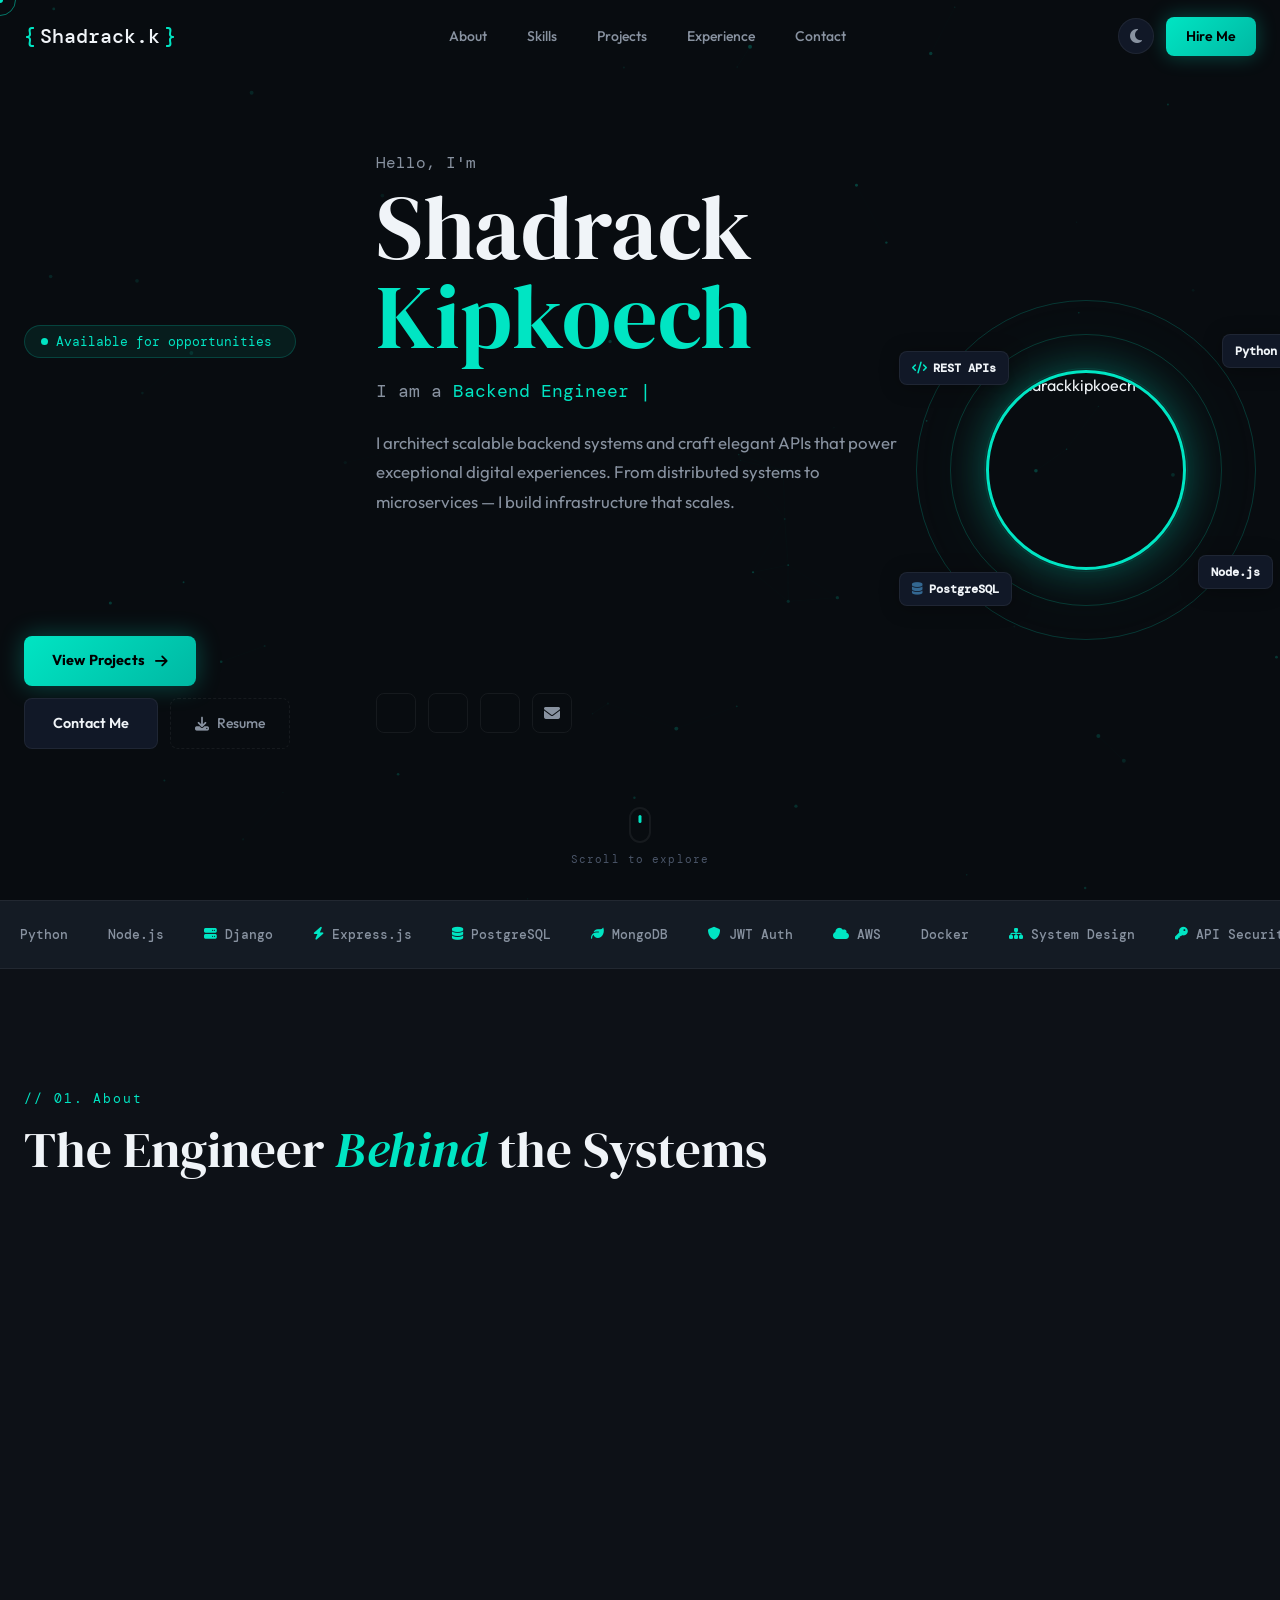
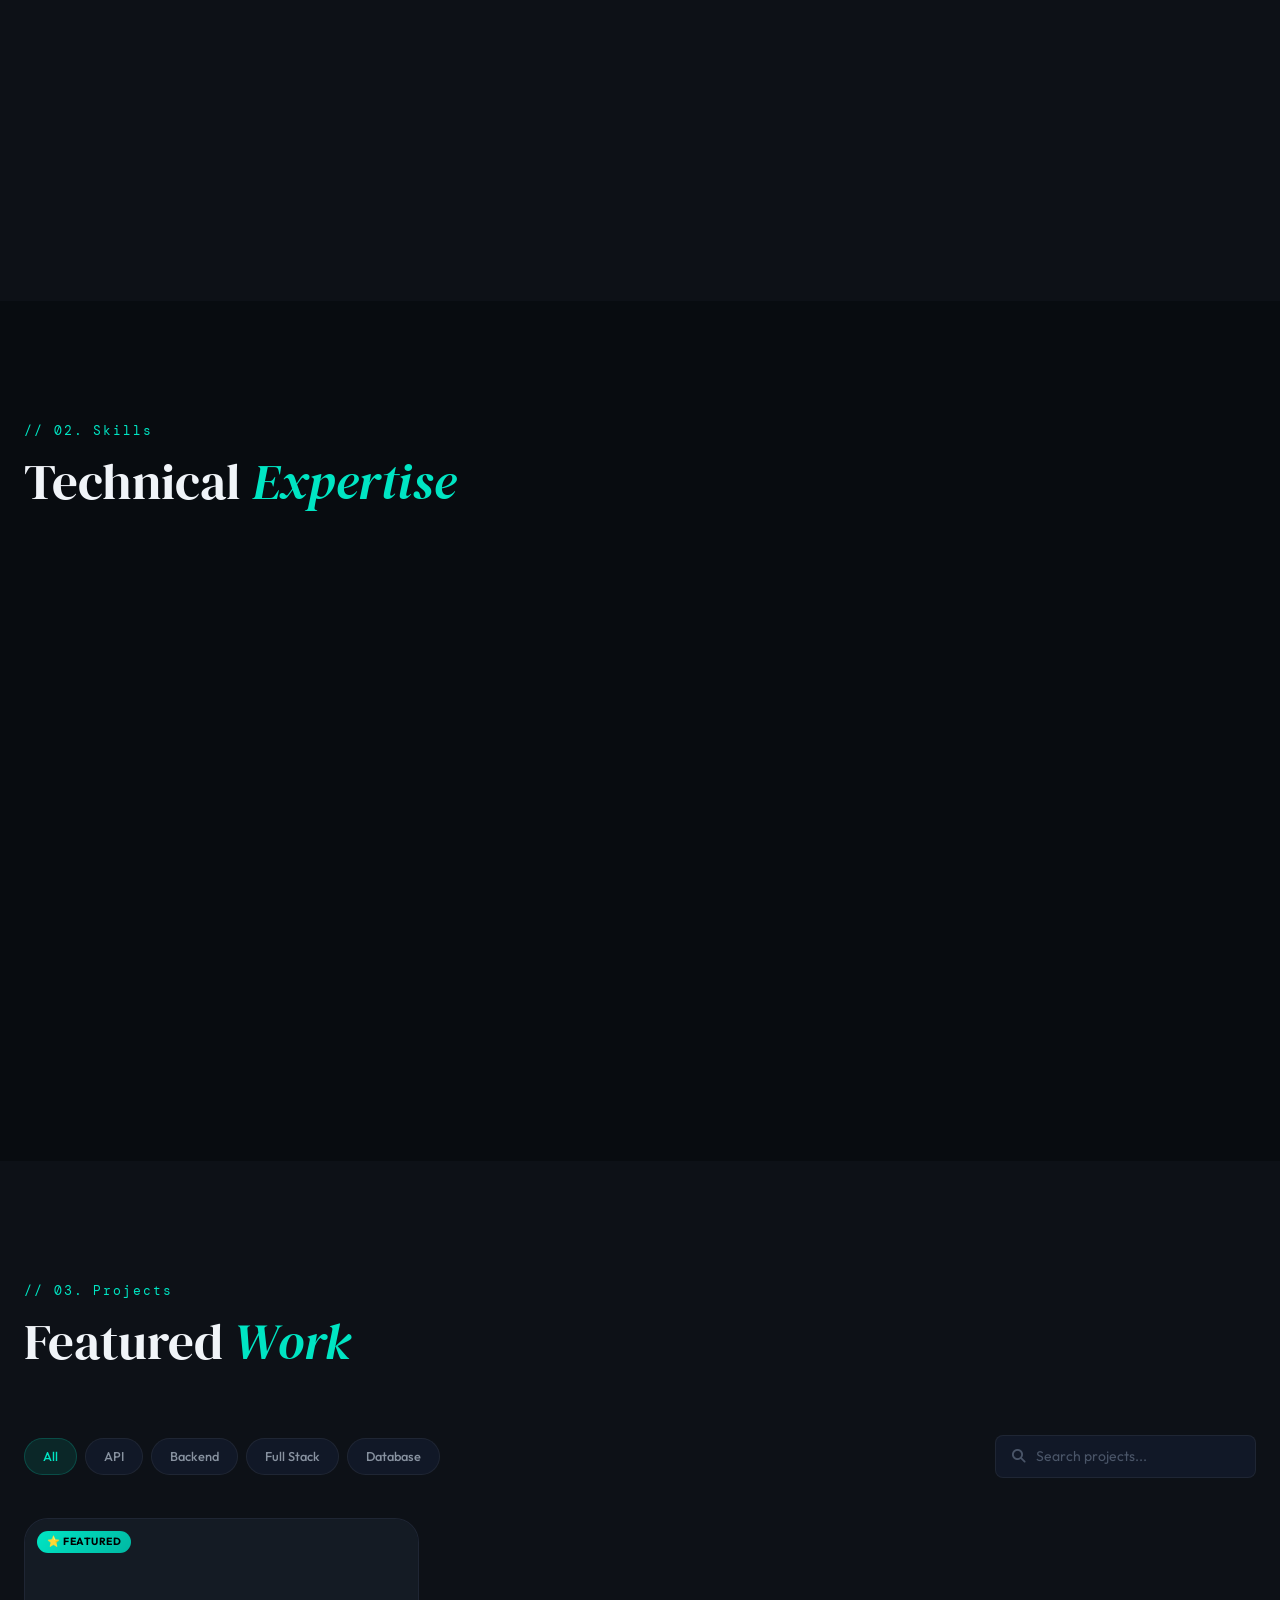
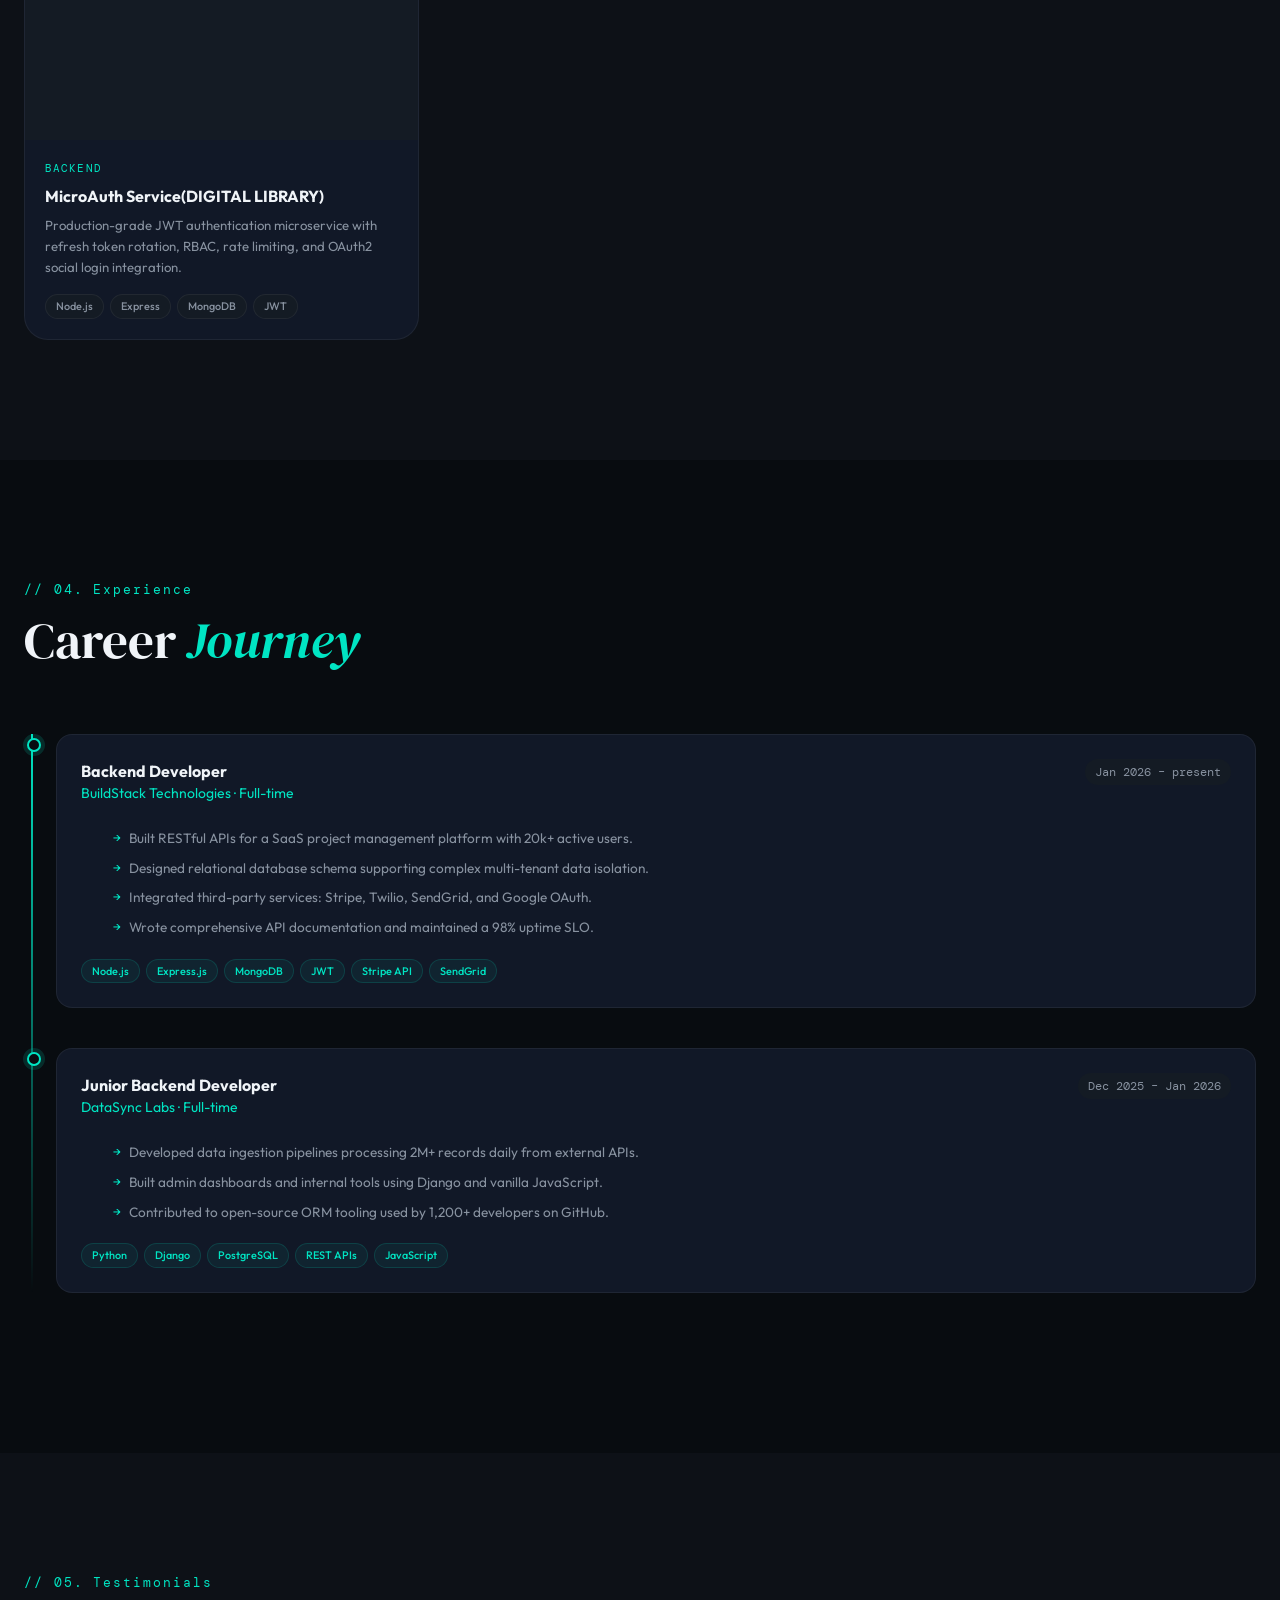
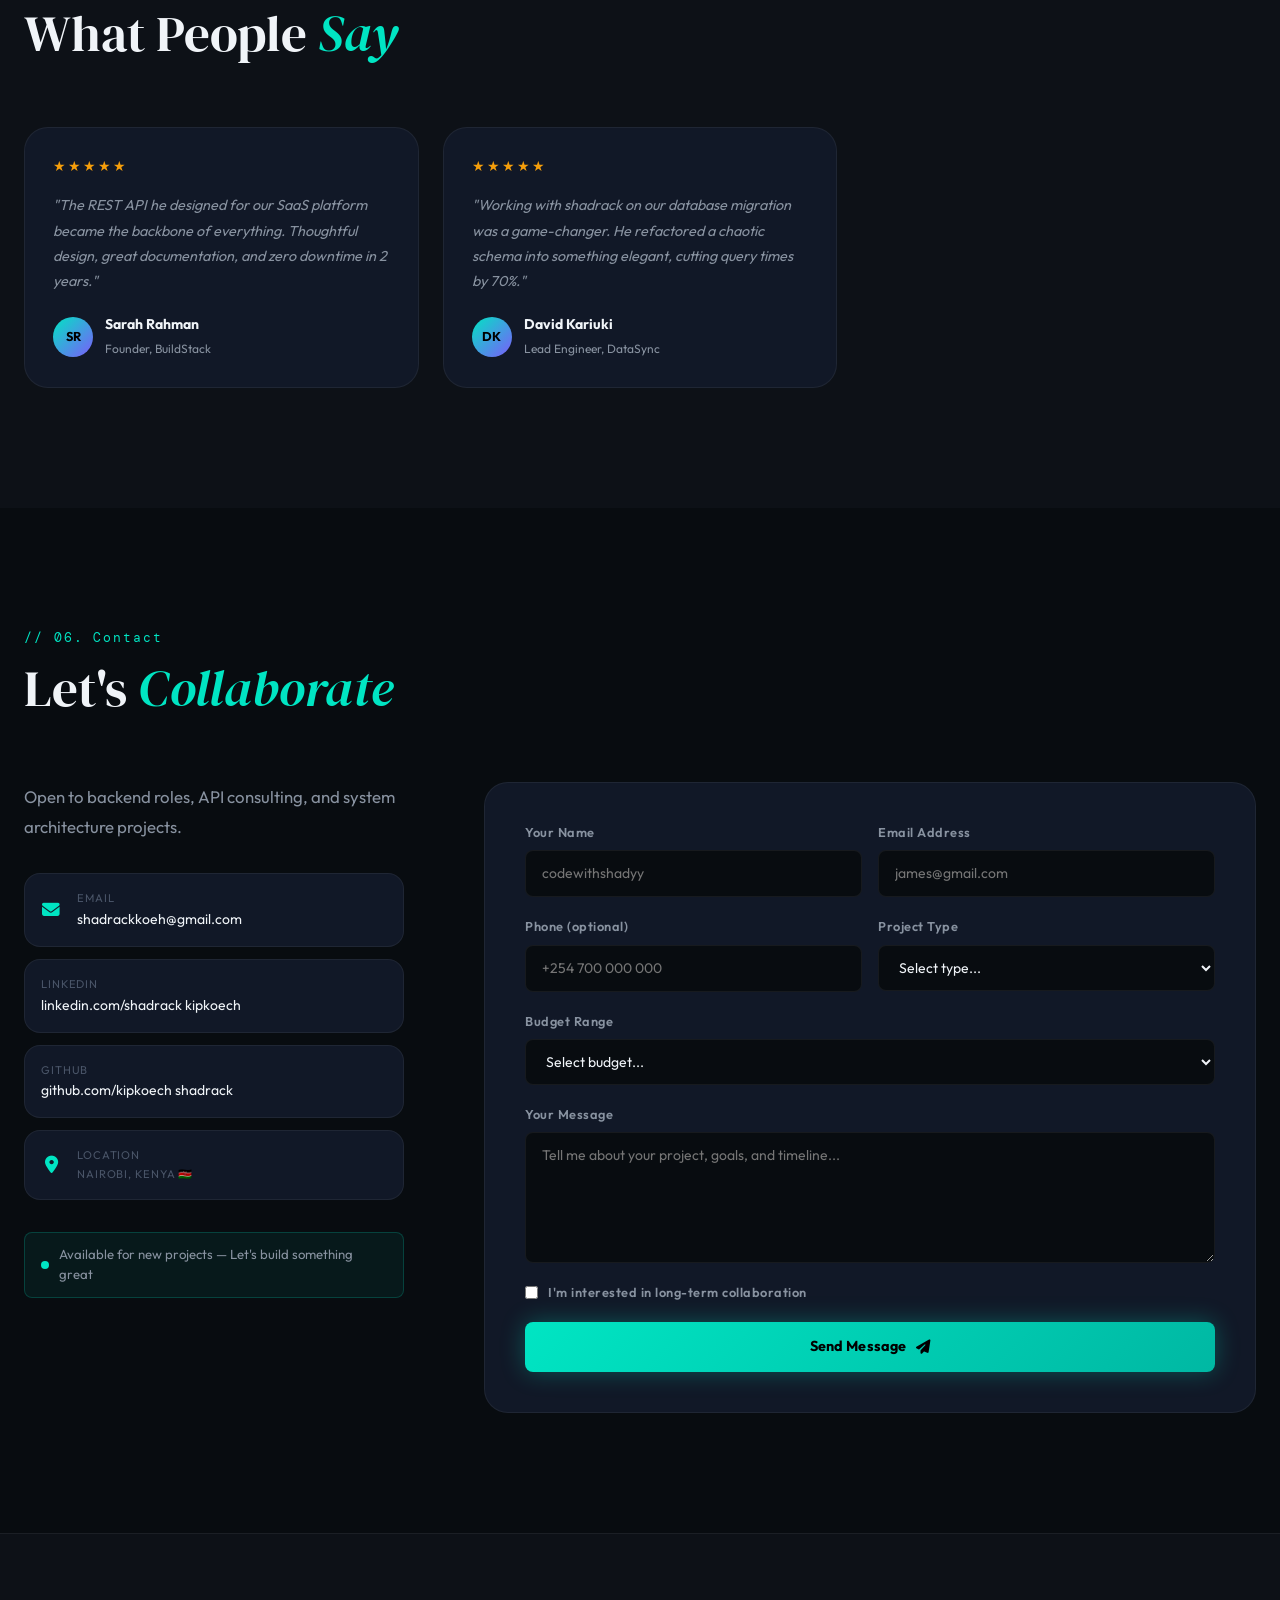
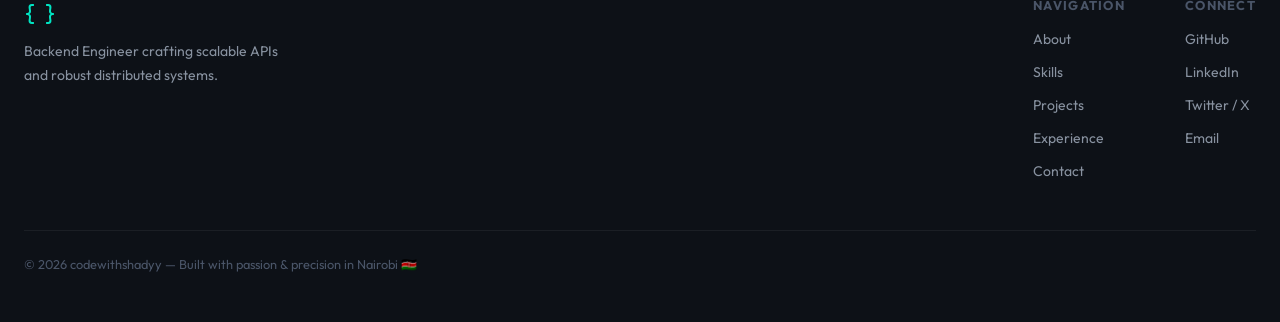
==== commit 53240096: "let's see" ====
--- a/docs/index.html
+++ b/docs/index.html
@@ -589,7 +589,7 @@
               <label>Budget Range</label>
               <select name="budget">
                 <option value="">Select budget...</option>
-                <option>$100 – $500</option>
+                <option>$100 - $500</option>
                 <option>$500 – $1,000</option>
                 <option>$1,000 – $5,000</option>
                 <option>$5,000+</option>
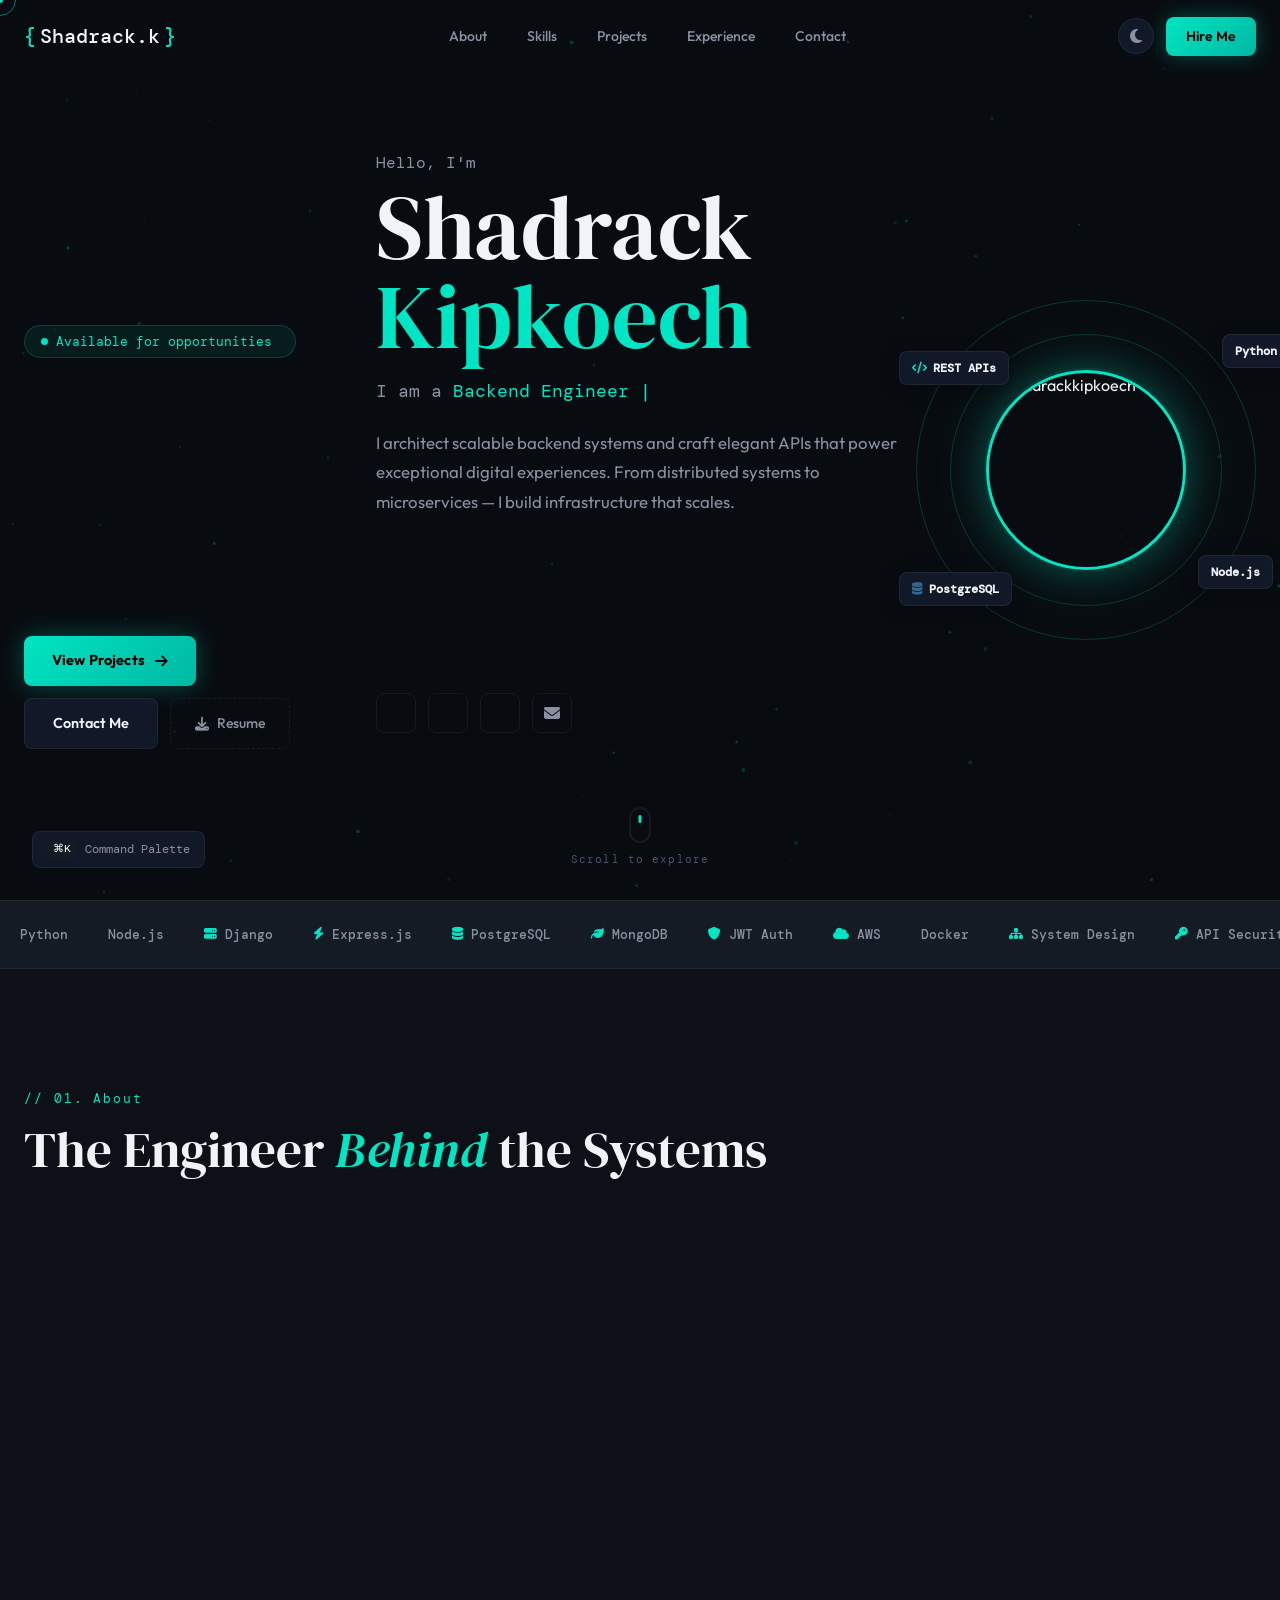
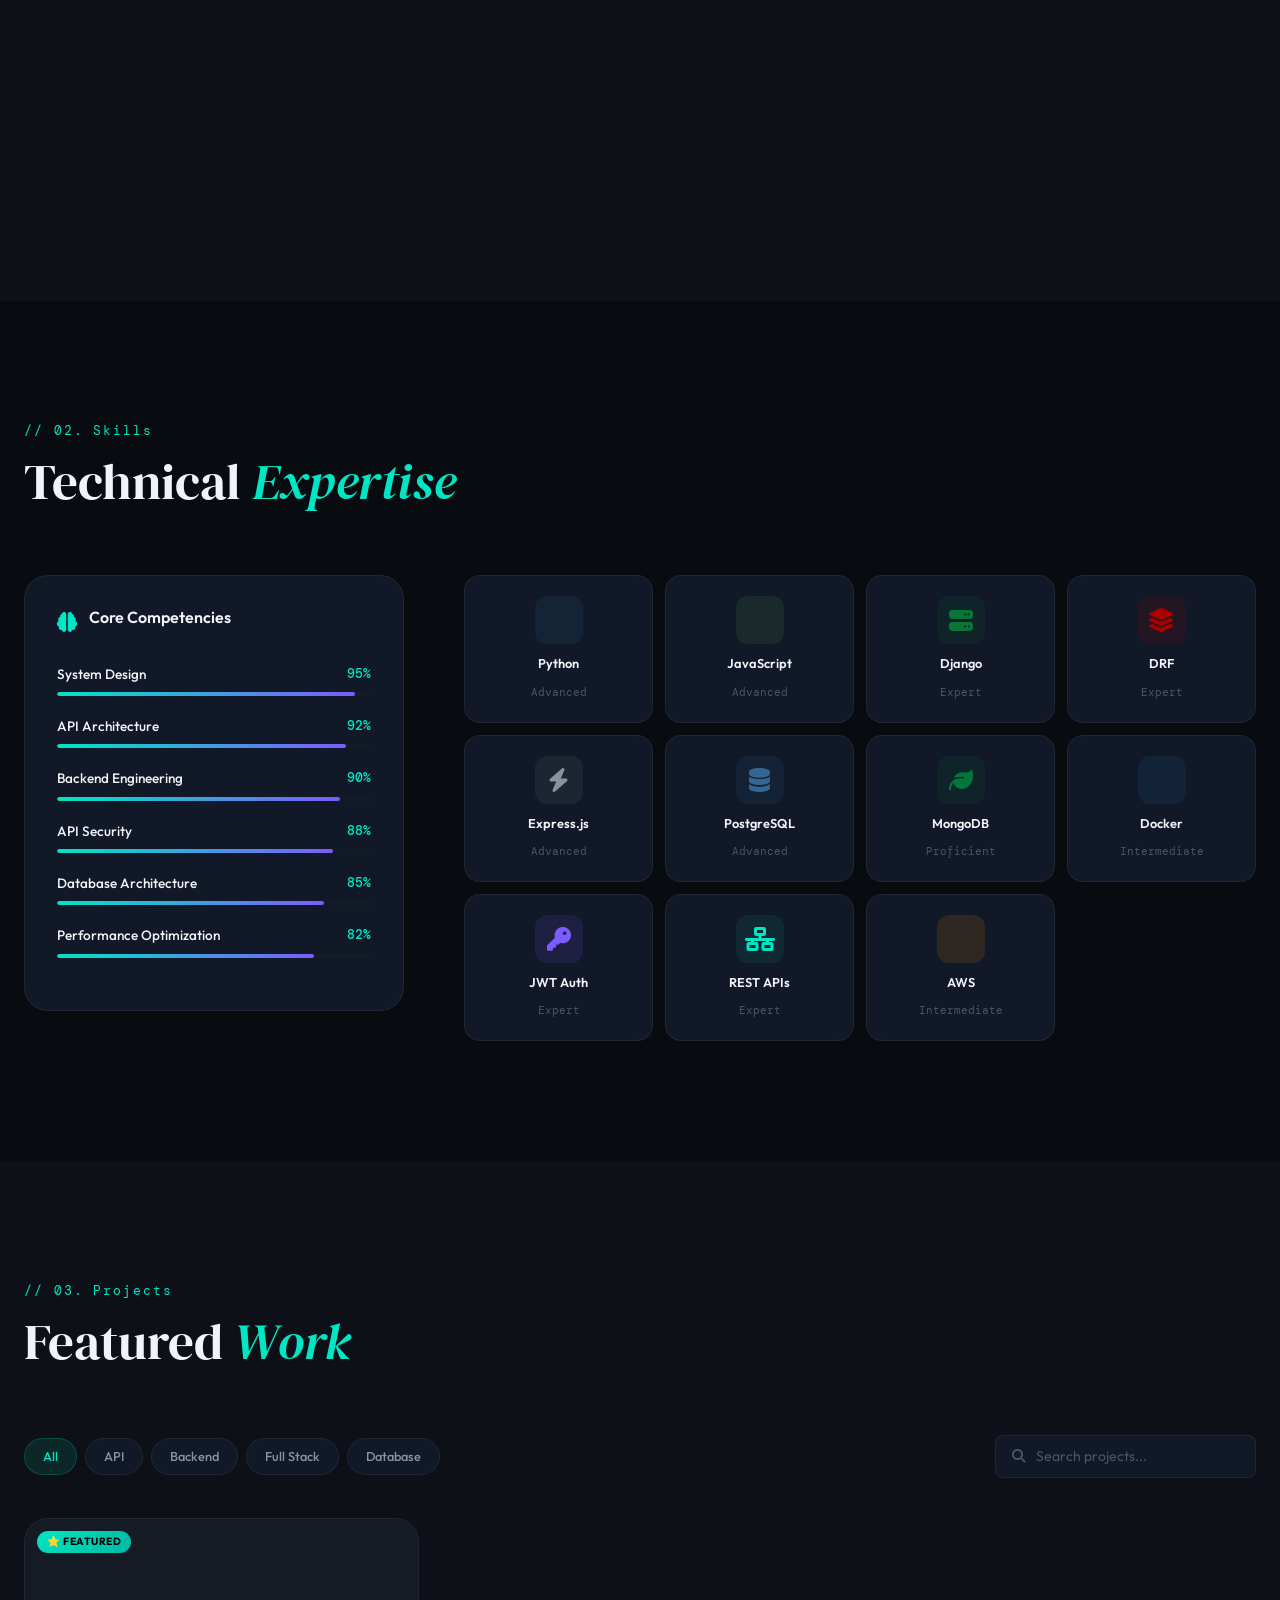
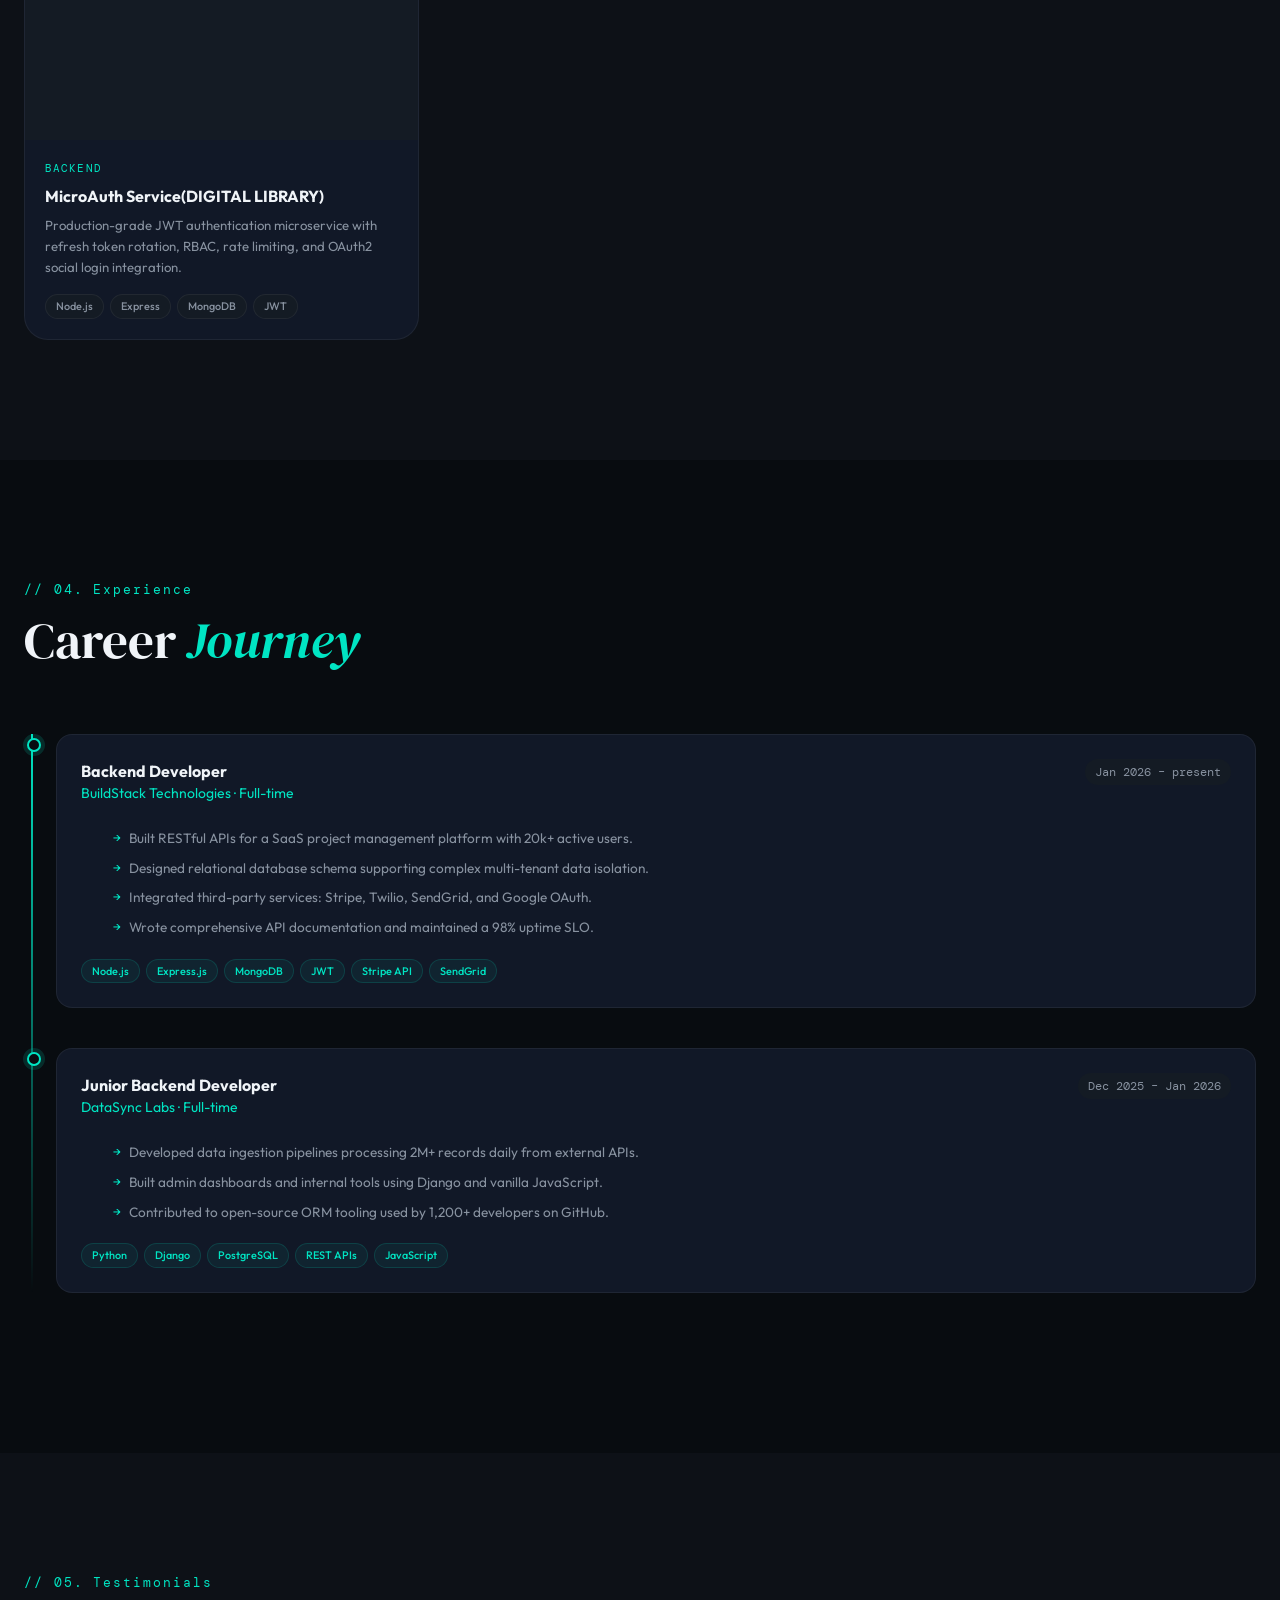
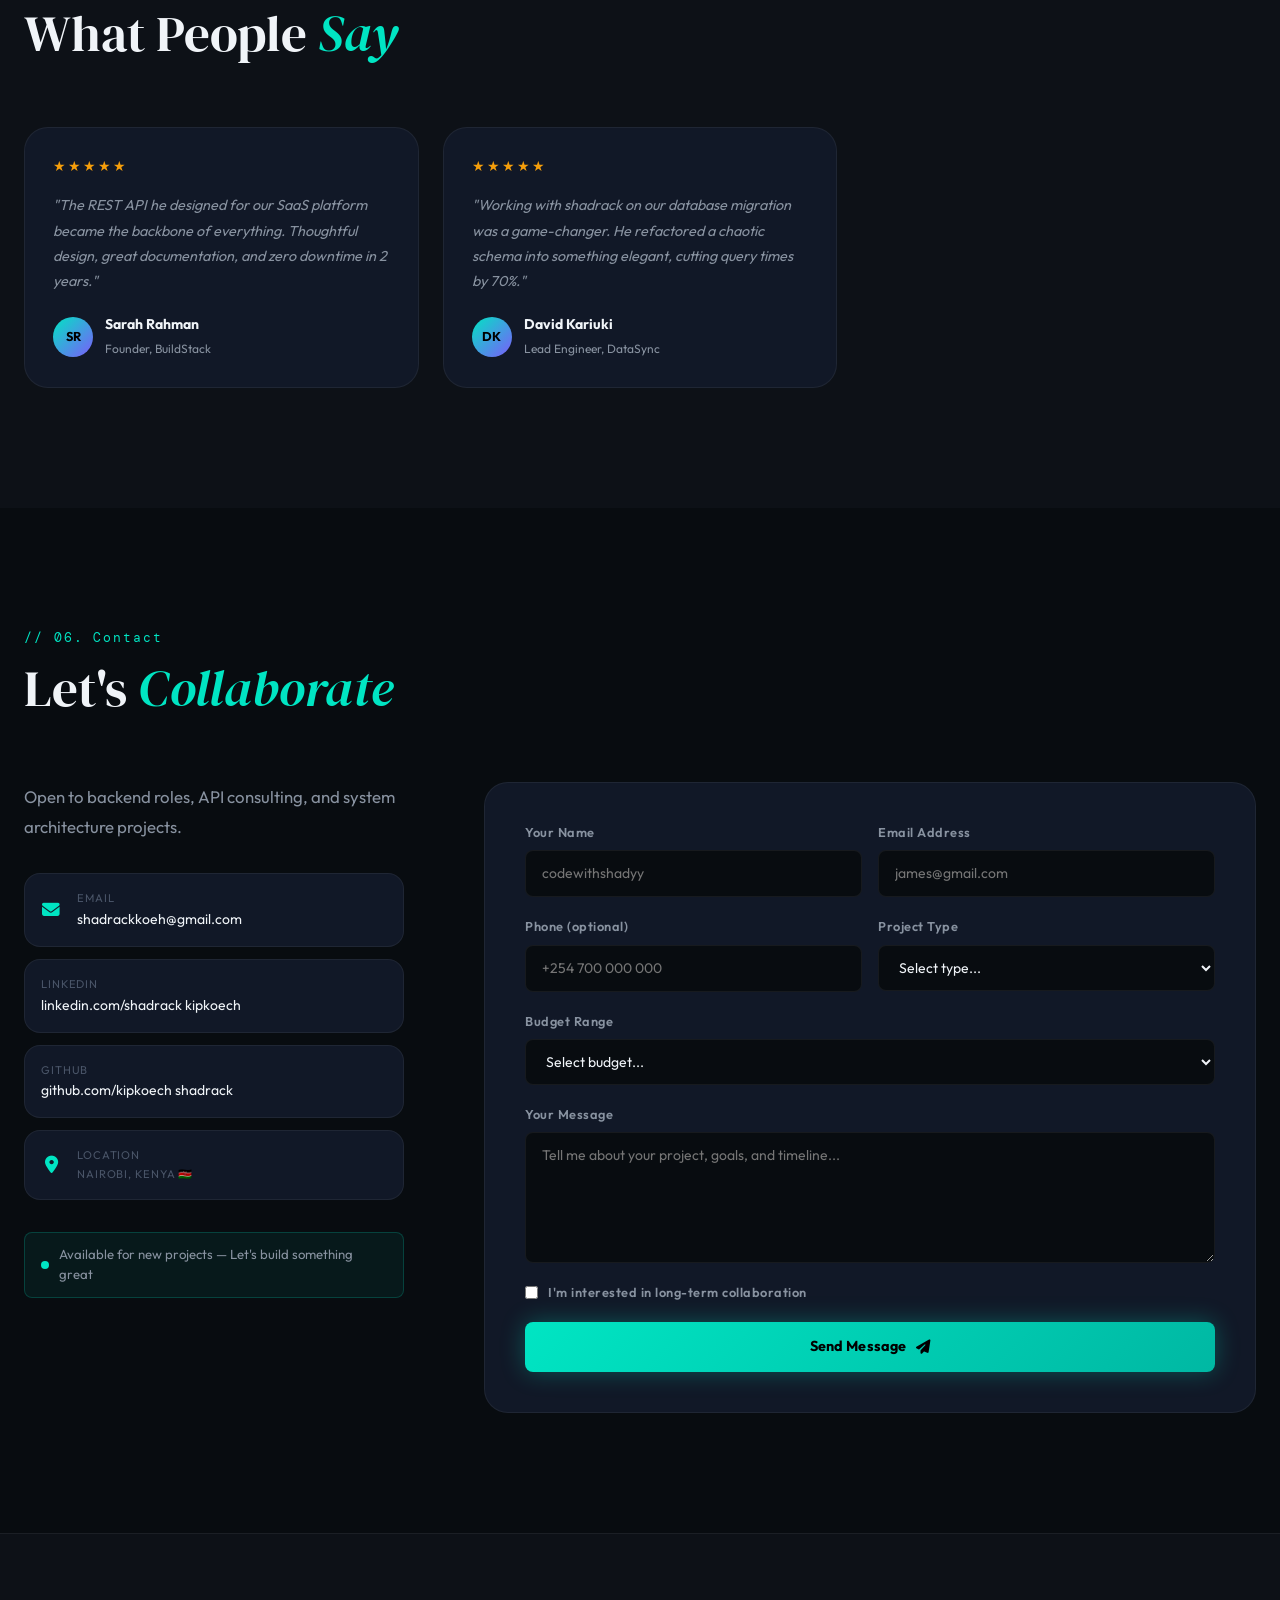
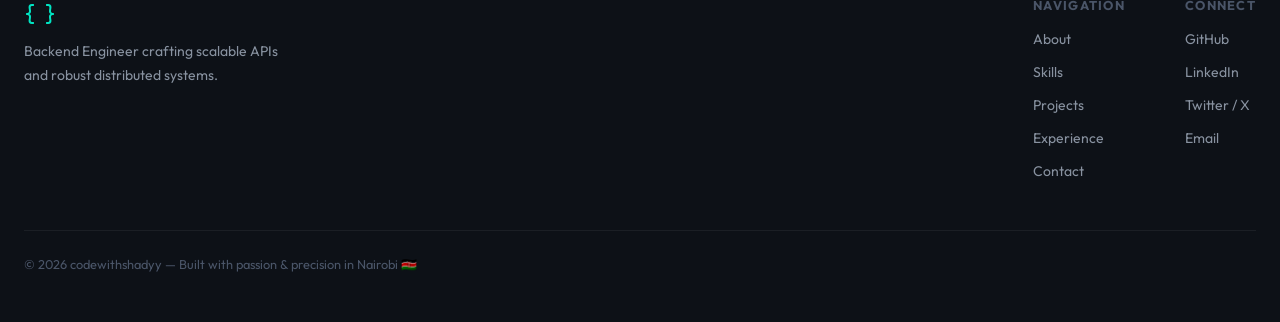
==== commit be4ce04c: "let's fix again" ====
--- a/docs/index.html
+++ b/docs/index.html
@@ -589,7 +589,7 @@
               <label>Budget Range</label>
               <select name="budget">
                 <option value="">Select budget...</option>
-                <option>$100 - $500</option>
+                <option>$100 –  $500</option>
                 <option>$500 – $1,000</option>
                 <option>$1,000 – $5,000</option>
                 <option>$5,000+</option>
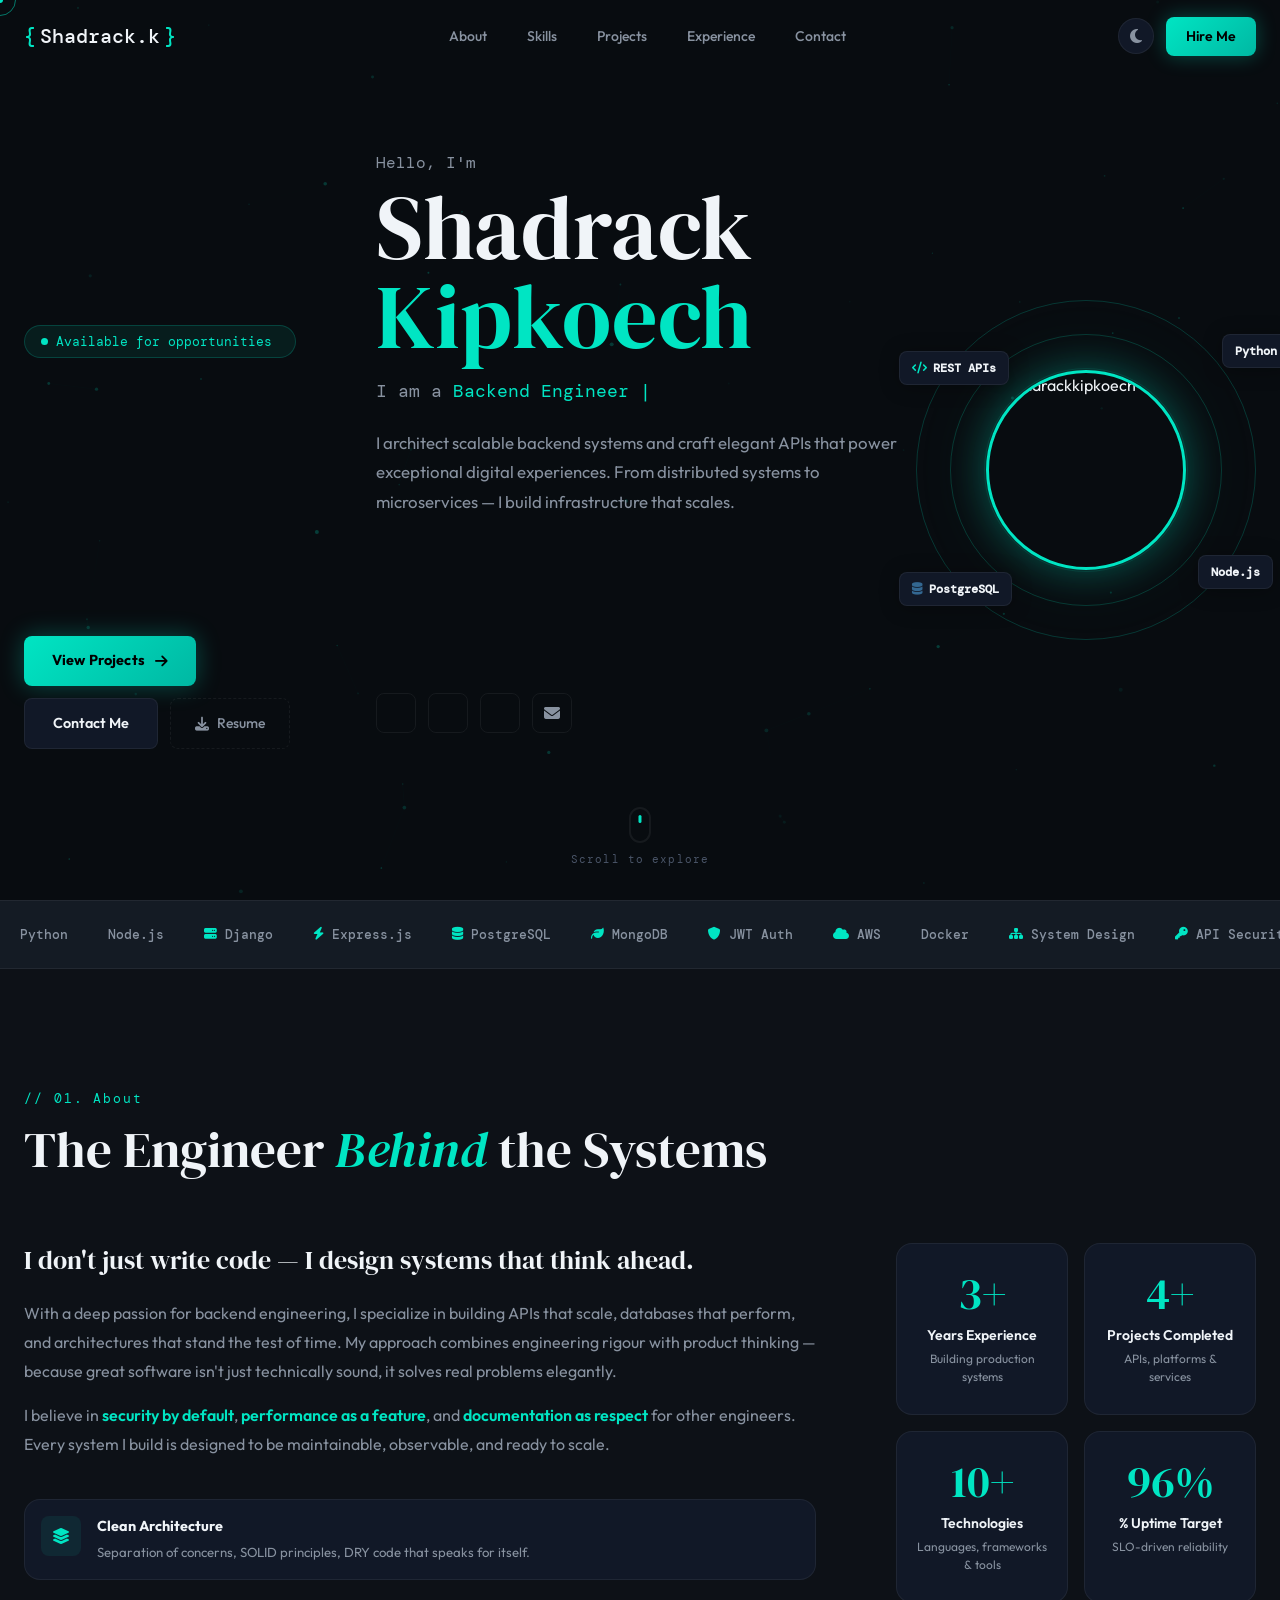
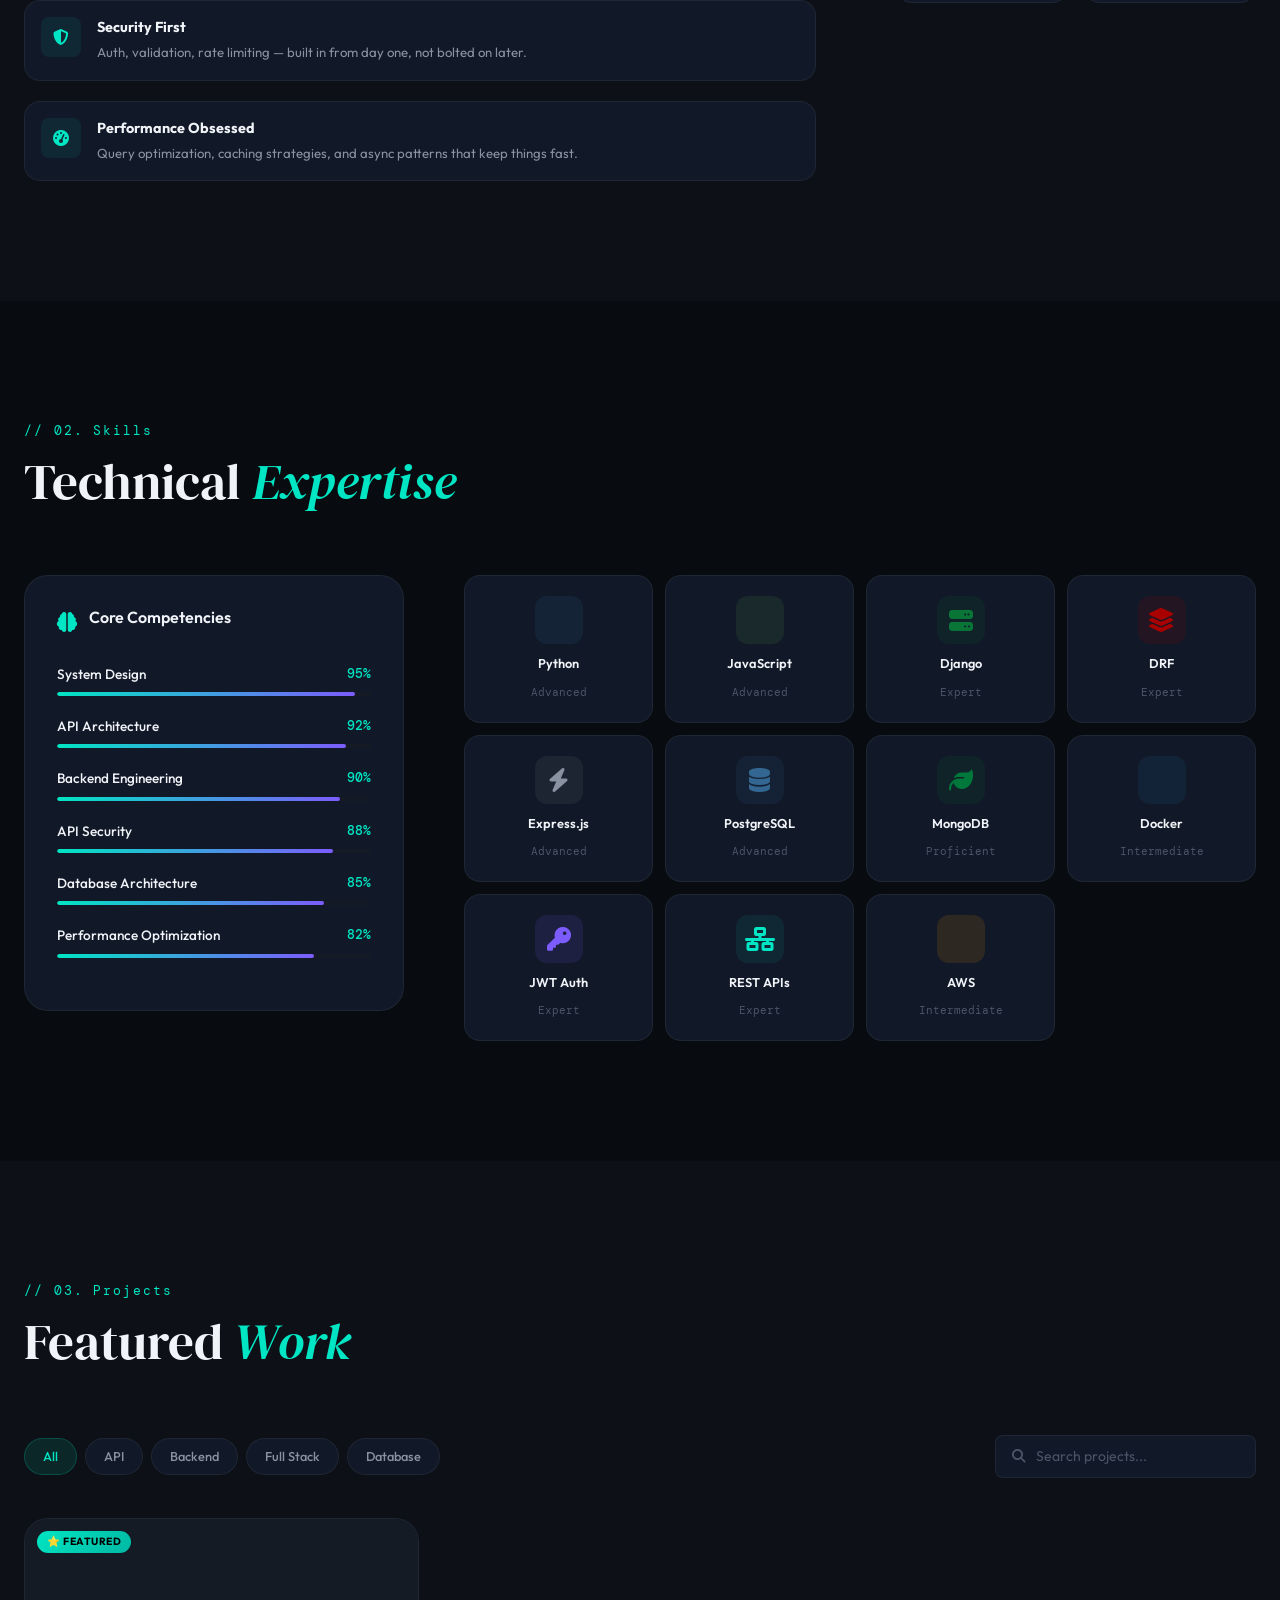
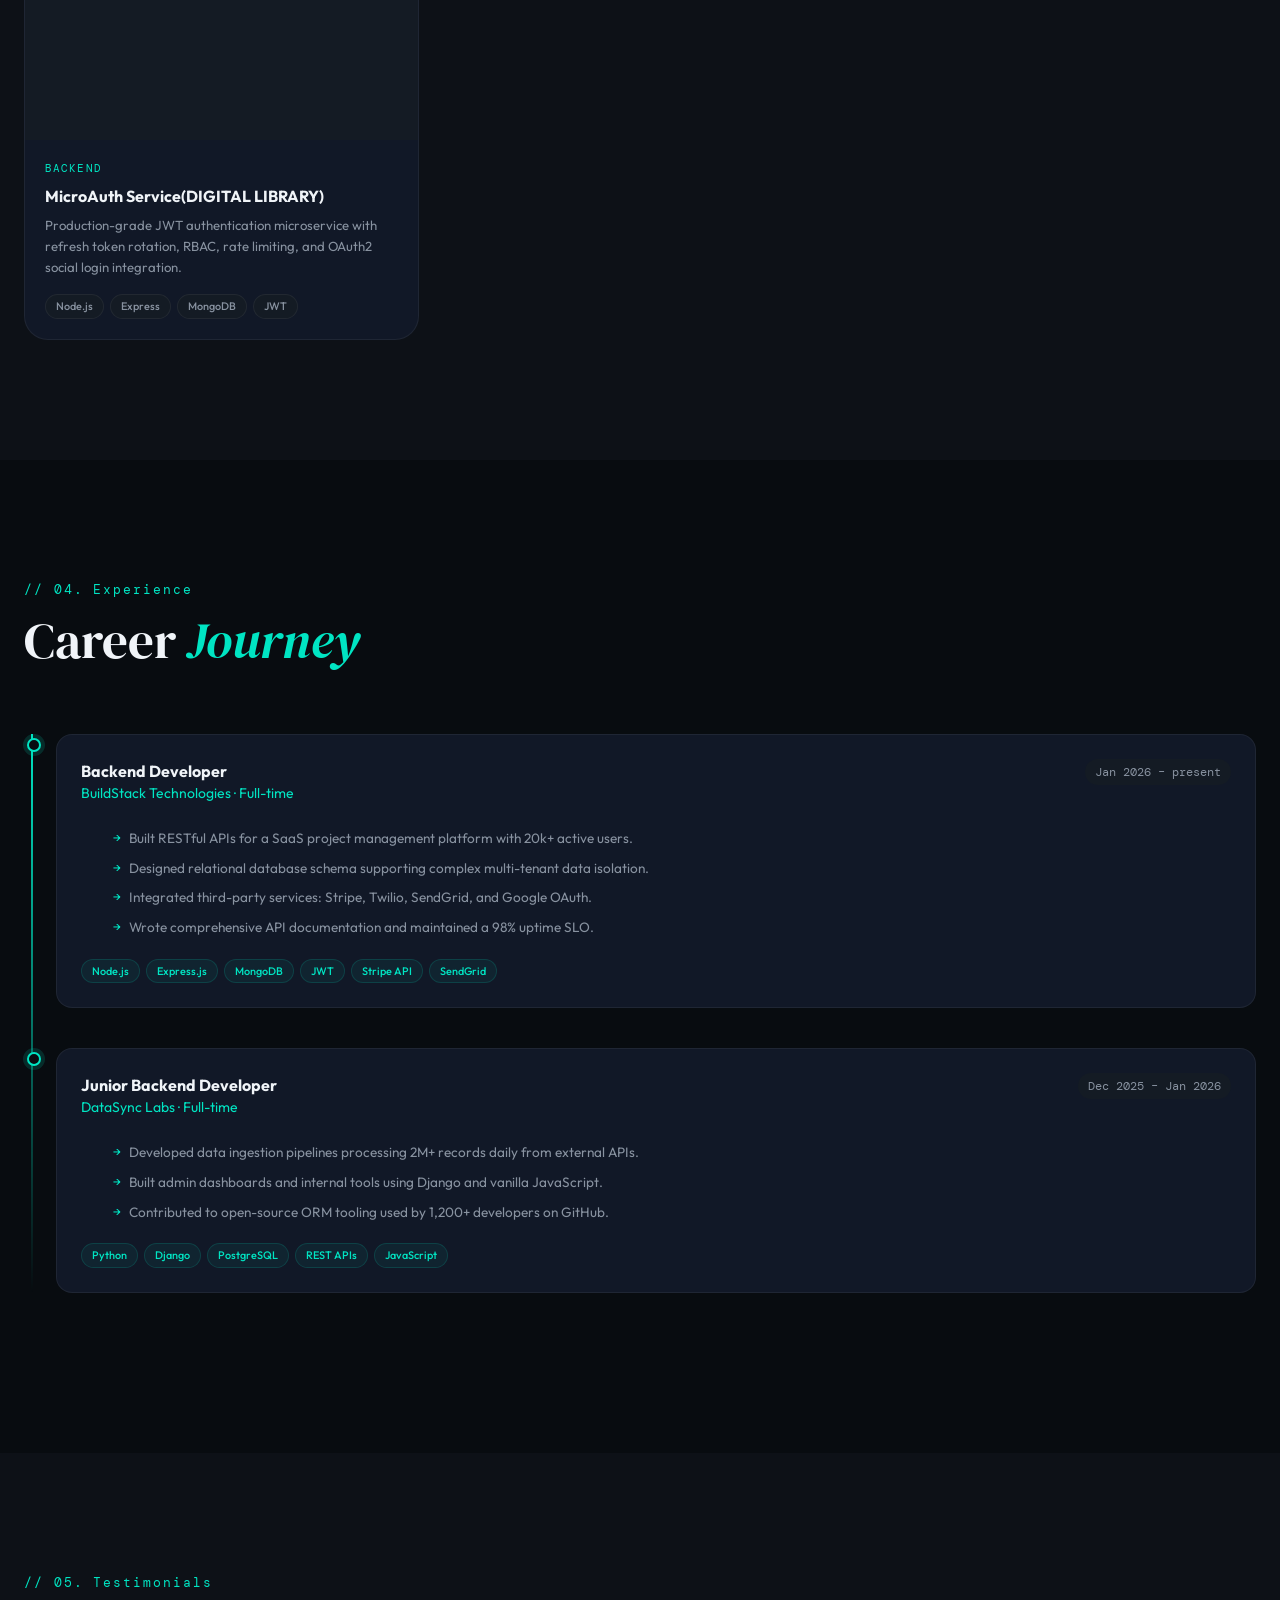
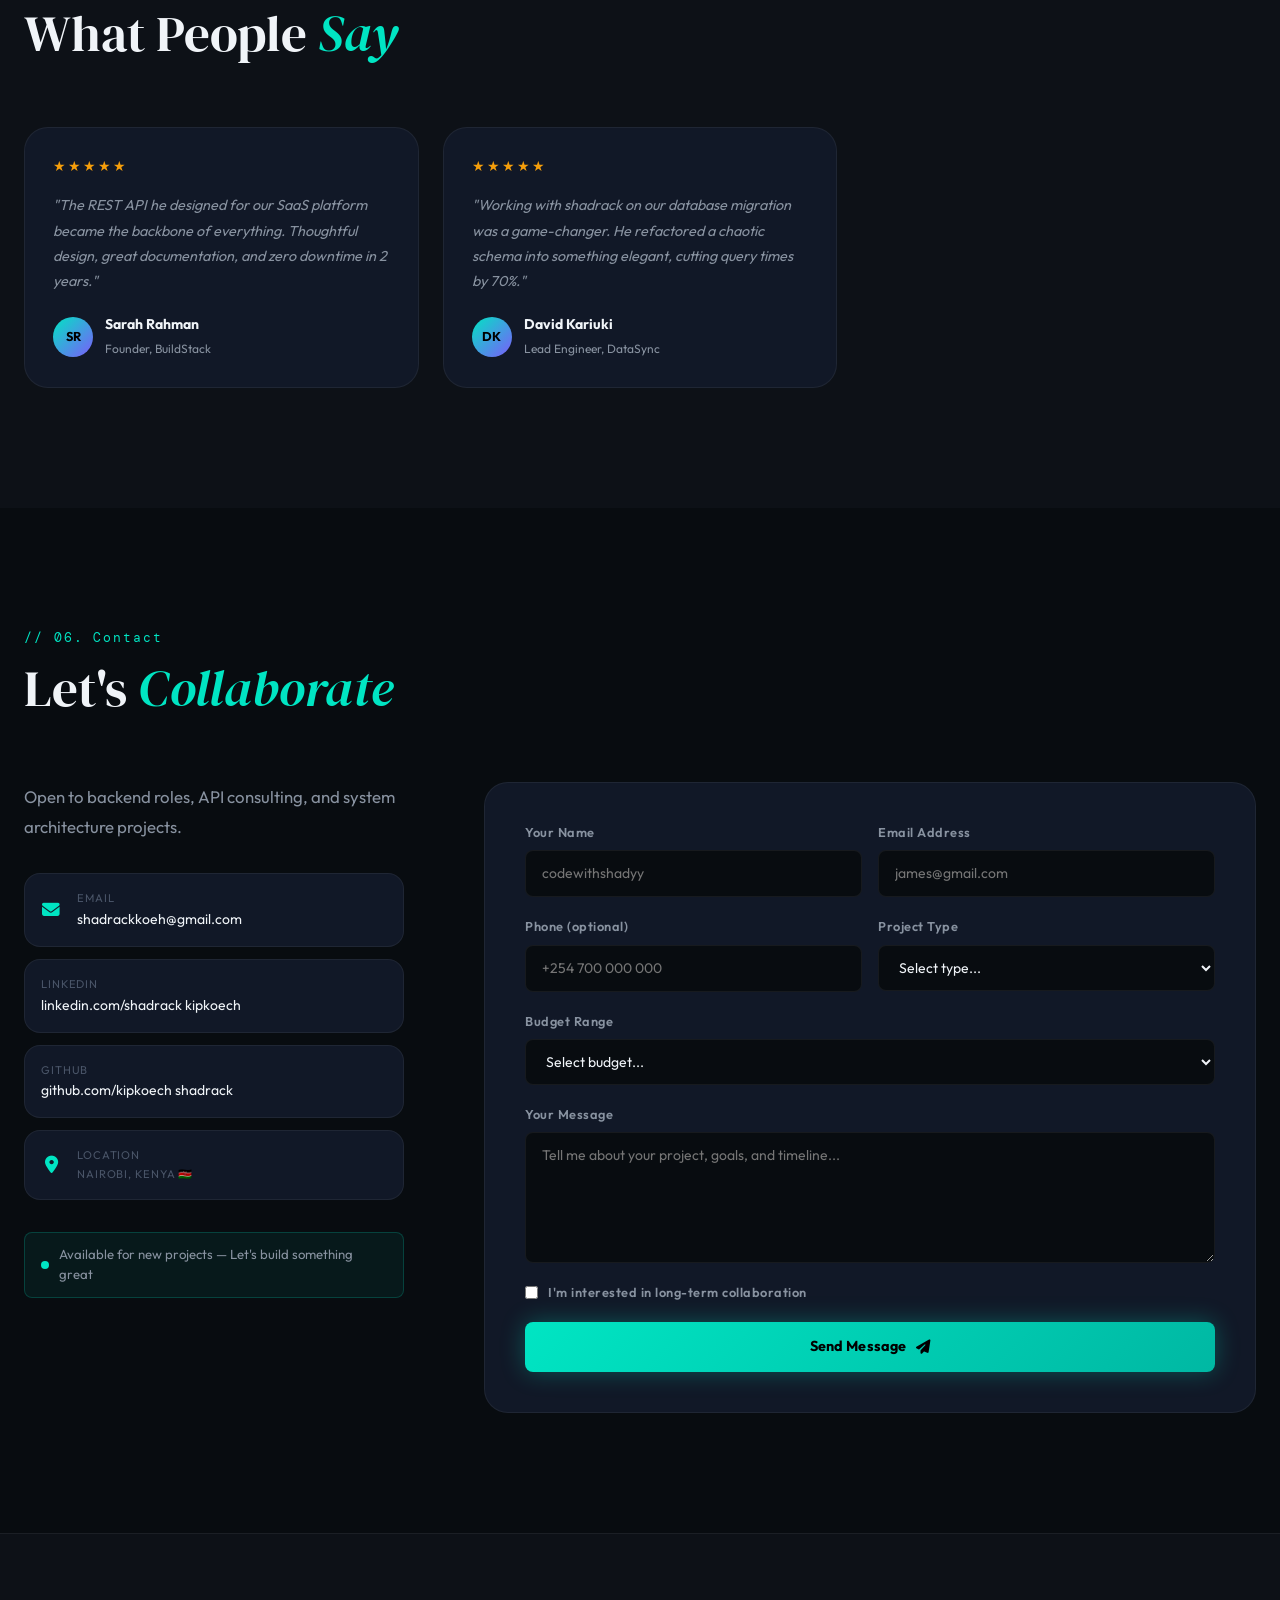
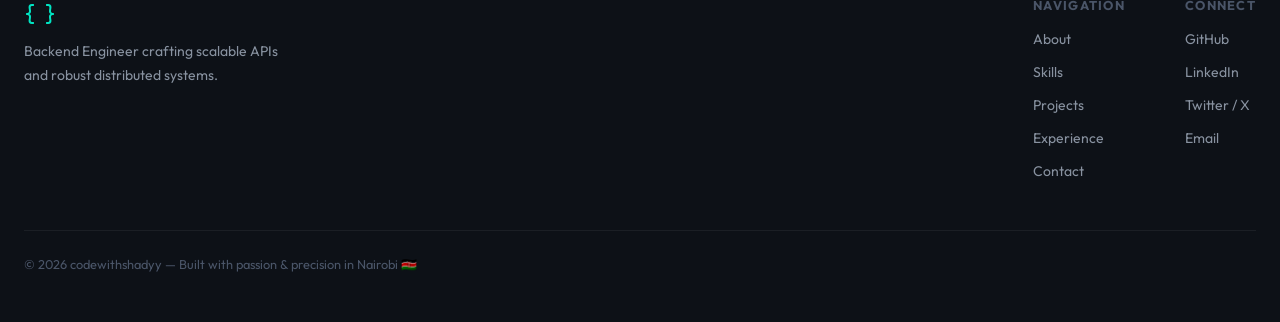
==== commit a131e070: "let's see if it works" ====
--- a/docs/index.html
+++ b/docs/index.html
@@ -589,7 +589,7 @@
               <label>Budget Range</label>
               <select name="budget">
                 <option value="">Select budget...</option>
-                <option>$100 –  $500</option>
+                <option>$100 – $500</option>
                 <option>$500 – $1,000</option>
                 <option>$1,000 – $5,000</option>
                 <option>$5,000+</option>
